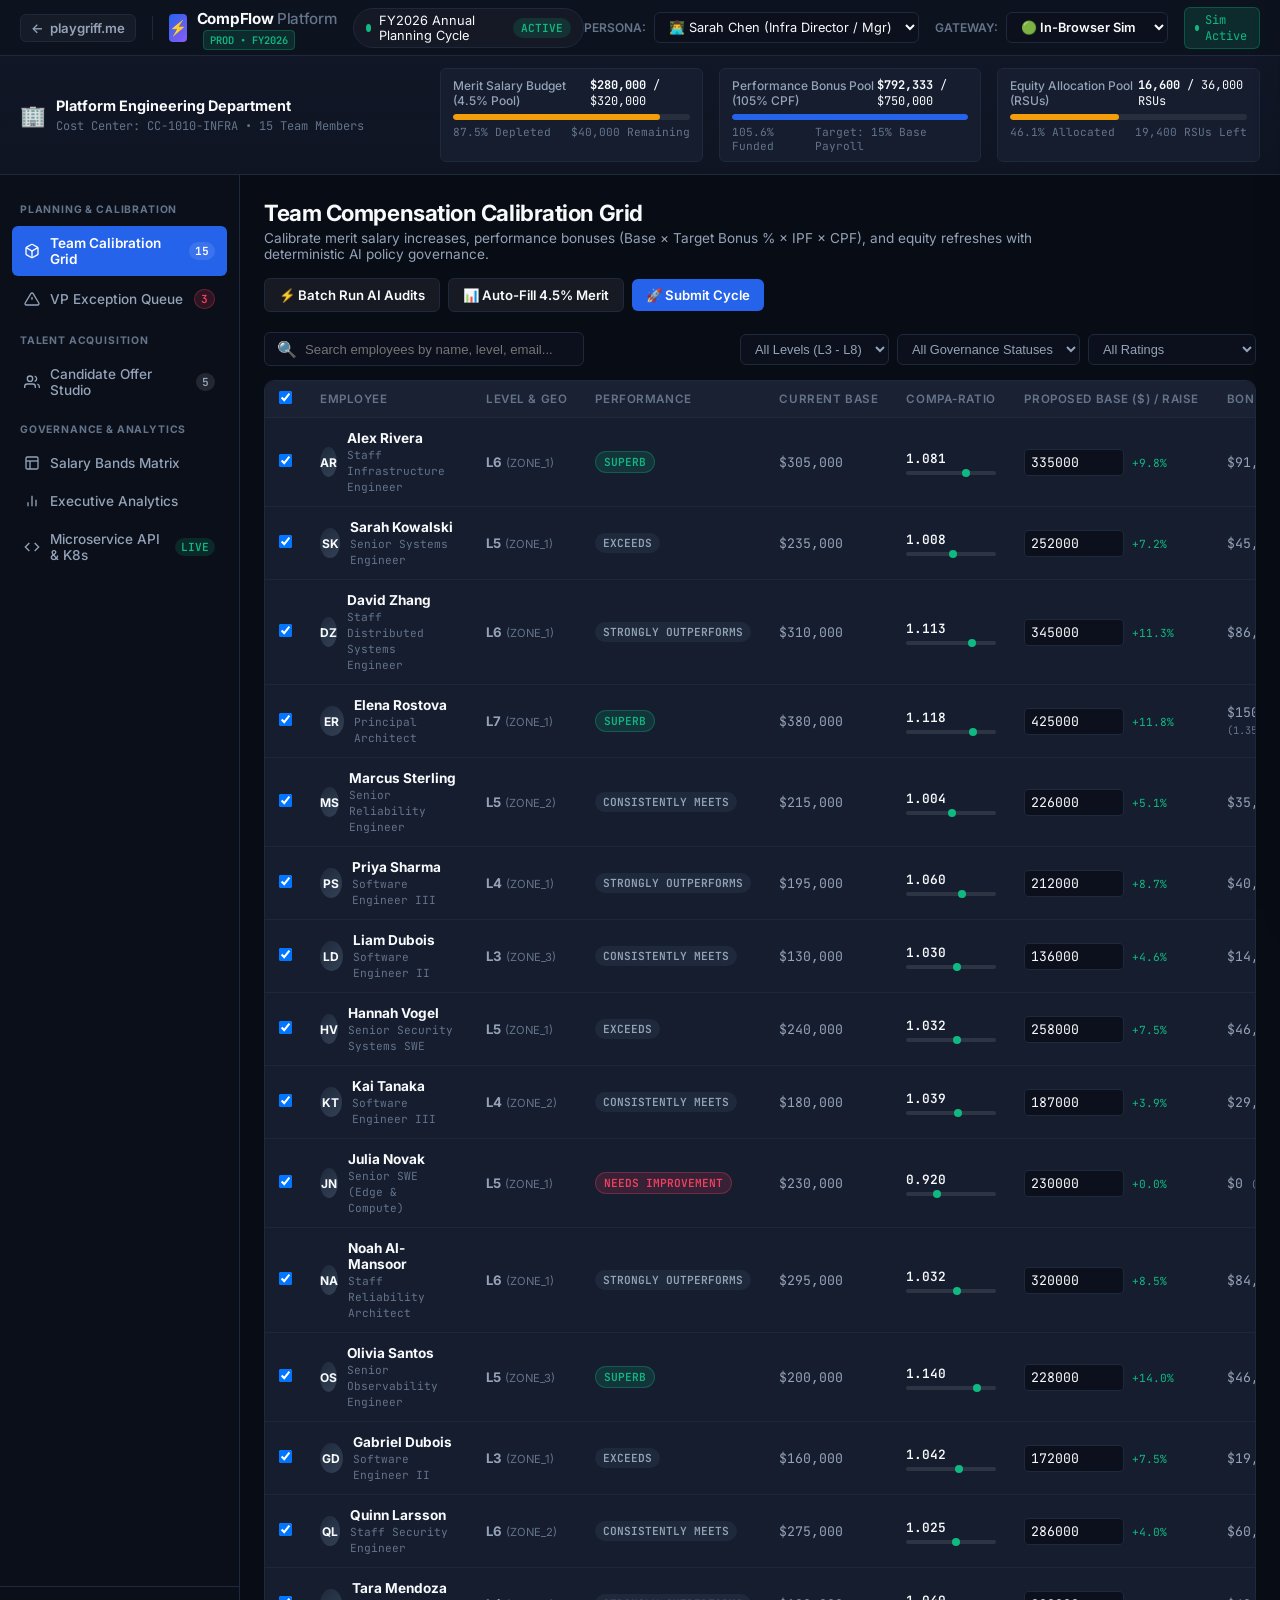
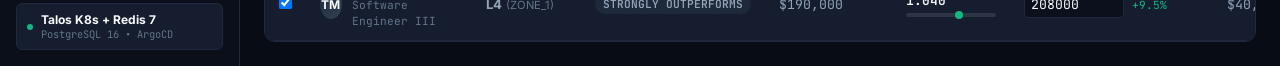
==== compflow/index.html @ e88a9136 "fix(compflow): fix sleep syntax error, standardize GSUs to RSUs, and implement Live K8s API Gateway " ====
<!DOCTYPE html>
<html lang="en">
<head>
  <meta charset="UTF-8">
  <meta name="viewport" content="width=device-width, initial-scale=1.0">
  <title>CompFlow Platform — Enterprise Total Rewards & Calibration Suite</title>
  <meta name="description" content="Enterprise Total Rewards Calibration & Offer Orchestration Platform with deterministic AI audits, multi-tier salary bands, and real-time budget depletion tracking.">
  <link rel="preconnect" href="https://fonts.googleapis.com">
  <link rel="preconnect" href="https://fonts.gstatic.com" crossorigin>
  <link href="https://fonts.googleapis.com/css2?family=Inter:wght@400;500;600;700;800&family=JetBrains+Mono:wght@400;500;600;700&display=swap" rel="stylesheet">
  <link rel="stylesheet" href="style.css?v=20260831v3">
</head>
<body class="enterprise-app">

  <!-- ─── TOP GLOBAL APPLICATION BAR ────────────────────────── -->
  <header class="app-topbar">
    <div class="topbar-left">
      <a href="../" class="back-hub-btn" title="Return to playgriff.me Overview">
        <span class="back-arrow">←</span>
        <span class="back-text">playgriff.me</span>
      </a>
      <div class="brand-divider"></div>
      <div class="app-brand">
        <div class="brand-icon-box">⚡</div>
        <div class="brand-text">
          <span class="brand-name">CompFlow <span class="brand-suite">Platform</span></span>
          <span class="brand-env-pill">PROD • FY2026</span>
        </div>
      </div>
    </div>

    <!-- Cycle Status & Global Search -->
    <div class="topbar-center">
      <div class="cycle-status-badge">
        <span class="status-dot pulse"></span>
        <span class="cycle-title">FY2026 Annual Planning Cycle</span>
        <span class="badge badge-active">ACTIVE</span>
      </div>
    </div>

    <!-- Topbar Right Controls -->
    <div class="topbar-right">
      <!-- Persona Switcher -->
      <div class="persona-selector-container">
        <label for="persona-select" class="persona-label">Persona:</label>
        <select id="persona-select" class="persona-select">
          <option value="HR_ADMIN">👩‍💼 Elena Rostova (HR VP / Admin)</option>
          <option value="PEOPLE_MANAGER" selected>👨‍💻 Sarah Chen (Infra Director / Mgr)</option>
          <option value="RECRUITER">👩‍💼 Jordan Taylor (Lead Recruiter)</option>
          <option value="EXECUTIVE">👨‍💼 David Sterling (VP Engineering)</option>
        </select>
      </div>

      <!-- Live API Gateway Hybrid Mode Switcher -->
      <div class="persona-selector-container">
        <label for="gateway-mode-select" class="persona-label">Gateway:</label>
        <select id="gateway-mode-select" class="persona-select" style="min-width: 140px; font-weight: 600;" title="Switch between In-Browser Simulation and Live Kubernetes Microservice">
          <option value="SIMULATION" selected>🟢 In-Browser Sim</option>
          <option value="LIVE_API">⚡ Live K8s Cluster</option>
        </select>
      </div>

      <div class="api-health-pill" id="global-api-status" role="button" title="Click to test live K8s backend connection" style="cursor: pointer;">
        <span class="health-indicator online" id="global-api-indicator"></span>
        <span class="health-text" id="global-api-text">Sim Active</span>
      </div>
    </div>
  </header>

  <!-- ─── PERSISTENT STICKY BUDGET DEPLETION HEADER ─────────── -->
  <section class="budget-burn-header">
    <div class="budget-envelope-summary">
      <div class="dept-badge">
        <span class="dept-icon">🏢</span>
        <div>
          <strong id="active-dept-name">Platform Engineering Department</strong>
          <span class="dept-meta">Cost Center: CC-1010-INFRA • 15 Team Members</span>
        </div>
      </div>
    </div>

    <div class="budget-metrics-strip">
      <!-- Metric 1: Merit Budget -->
      <div class="budget-gauge-card">
        <div class="gauge-meta">
          <span class="gauge-label">Merit Salary Budget (4.5% Pool)</span>
          <span class="gauge-numbers"><strong id="hdr-merit-spent">$184,500</strong> / <span id="hdr-merit-alloc">$320,000</span></span>
        </div>
        <div class="gauge-bar-bg">
          <div class="gauge-bar-fill fill-emerald" id="hdr-bar-merit" style="width: 57.7%;"></div>
        </div>
        <div class="gauge-footer">
          <span class="gauge-pct" id="hdr-merit-pct">57.7% Depleted</span>
          <span class="gauge-rem" id="hdr-merit-rem">$135,500 Remaining</span>
        </div>
      </div>

      <!-- Metric 2: Bonus Pool -->
      <div class="budget-gauge-card">
        <div class="gauge-meta">
          <span class="gauge-label">Performance Bonus Pool (105% CPF)</span>
          <span class="gauge-numbers"><strong id="hdr-bonus-spent">$252,000</strong> / <span id="hdr-bonus-alloc">$240,000</span></span>
        </div>
        <div class="gauge-bar-bg">
          <div class="gauge-bar-fill fill-blue" id="hdr-bar-bonus" style="width: 100%;"></div>
        </div>
        <div class="gauge-footer">
          <span class="gauge-pct" id="hdr-bonus-pct">105.0% Funded</span>
          <span class="gauge-rem">Target: 15% Base Payroll</span>
        </div>
      </div>

      <!-- Metric 3: Equity Share Ceiling -->
      <div class="budget-gauge-card">
        <div class="gauge-meta">
          <span class="gauge-label">Equity Allocation Pool (RSUs)</span>
          <span class="gauge-numbers"><strong id="hdr-equity-spent">24,600</strong> / <span id="hdr-equity-alloc">36,000 RSUs</span></span>
        </div>
        <div class="gauge-bar-bg">
          <div class="gauge-bar-fill fill-amber" id="hdr-bar-equity" style="width: 68.3%;"></div>
        </div>
        <div class="gauge-footer">
          <span class="gauge-pct" id="hdr-equity-pct">68.3% Allocated</span>
          <span class="gauge-rem" id="hdr-equity-rem">11,400 RSUs Left</span>
        </div>
      </div>
    </div>
  </section>

  <!-- ─── APP BODY LAYOUT: SIDEBAR + MAIN WORKSPACE ─────────── -->
  <div class="app-container">
    
    <!-- Sidebar Navigation -->
    <aside class="app-sidebar">
      <nav class="sidebar-nav">
        <div class="nav-section-title">PLANNING & CALIBRATION</div>
        <a href="#/planning" class="sidebar-link active" data-route="planning" id="nav-link-planning">
          <svg class="nav-svg" width="16" height="16" viewBox="0 0 24 24" fill="none" stroke="currentColor" stroke-width="2"><path d="M21 16V8a2 2 0 0 0-1-1.73l-7-4a2 2 0 0 0-2 0l-7 4A2 2 0 0 0 3 8v8a2 2 0 0 0 1 1.73l7 4a2 2 0 0 0 2 0l7-4A2 2 0 0 0 21 16z"></path><polyline points="3.27 6.96 12 12.01 20.73 6.96"></polyline><line x1="12" y1="22.08" x2="12" y2="12"></line></svg>
          <span class="nav-title">Team Calibration Grid</span>
          <span class="nav-badge" id="badge-team-count">15</span>
        </a>
        <a href="#/exceptions" class="sidebar-link" data-route="exceptions" id="nav-link-exceptions">
          <svg class="nav-svg" width="16" height="16" viewBox="0 0 24 24" fill="none" stroke="currentColor" stroke-width="2"><path d="M10.29 3.86L1.82 18a2 2 0 0 0 1.71 3h16.94a2 2 0 0 0 1.71-3L13.71 3.86a2 2 0 0 0-3.42 0z"></path><line x1="12" y1="9" x2="12" y2="13"></line><line x1="12" y1="17" x2="12.01" y2="17"></line></svg>
          <span class="nav-title">VP Exception Queue</span>
          <span class="nav-badge badge-warn-count" id="badge-exception-count">3</span>
        </a>

        <div class="nav-section-title">TALENT ACQUISITION</div>
        <a href="#/offers" class="sidebar-link" data-route="offers" id="nav-link-offers">
          <svg class="nav-svg" width="16" height="16" viewBox="0 0 24 24" fill="none" stroke="currentColor" stroke-width="2"><path d="M17 21v-2a4 4 0 0 0-4-4H5a4 4 0 0 0-4 4v2"></path><circle cx="9" cy="7" r="4"></circle><path d="M23 21v-2a4 4 0 0 0-3-3.87"></path><path d="M16 3.13a4 4 0 0 1 0 7.75"></path></svg>
          <span class="nav-title">Candidate Offer Studio</span>
          <span class="nav-badge" id="badge-offers-count">5</span>
        </a>

        <div class="nav-section-title">GOVERNANCE & ANALYTICS</div>
        <a href="#/matrix" class="sidebar-link" data-route="matrix" id="nav-link-matrix">
          <svg class="nav-svg" width="16" height="16" viewBox="0 0 24 24" fill="none" stroke="currentColor" stroke-width="2"><rect x="3" y="3" width="18" height="18" rx="2" ry="2"></rect><line x1="3" y1="9" x2="21" y2="9"></line><line x1="9" y1="21" x2="9" y2="9"></line></svg>
          <span class="nav-title">Salary Bands Matrix</span>
        </a>
        <a href="#/analytics" class="sidebar-link" data-route="analytics" id="nav-link-analytics">
          <svg class="nav-svg" width="16" height="16" viewBox="0 0 24 24" fill="none" stroke="currentColor" stroke-width="2"><line x1="18" y1="20" x2="18" y2="10"></line><line x1="12" y1="20" x2="12" y2="4"></line><line x1="6" y1="20" x2="6" y2="14"></line></svg>
          <span class="nav-title">Executive Analytics</span>
        </a>
        <a href="#/api" class="sidebar-link" data-route="api" id="nav-link-api">
          <svg class="nav-svg" width="16" height="16" viewBox="0 0 24 24" fill="none" stroke="currentColor" stroke-width="2"><polyline points="16 18 22 12 16 6"></polyline><polyline points="8 6 2 12 8 18"></polyline></svg>
          <span class="nav-title">Microservice API & K8s</span>
          <span class="nav-badge badge-green">LIVE</span>
        </a>
      </nav>

      <!-- Sidebar Footer System Info -->
      <div class="sidebar-footer">
        <div class="infra-pill">
          <span class="infra-dot"></span>
          <div class="infra-text">
            <strong>Talos K8s + Redis 7</strong>
            <span>PostgreSQL 16 • ArgoCD</span>
          </div>
        </div>
      </div>
    </aside>

    <!-- Main Workspace Container -->
    <main class="workspace-main" id="workspace-container">

      <!-- ================================================================= -->
      <!-- VIEW 1: TEAM CALIBRATION SPREADSHEET GRID (#/planning)          -->
      <!-- ================================================================= -->
      <section class="workspace-view active" id="view-planning">
        <div class="view-header">
          <div>
            <h1 class="view-title">Team Compensation Calibration Grid</h1>
            <p class="view-subtitle">Calibrate merit salary increases, performance bonuses (Base × Target Bonus % × IPF × CPF), and equity refreshes with deterministic AI policy governance.</p>
          </div>
          <div class="view-actions">
            <button class="btn btn-secondary" id="btn-batch-audit">⚡ Batch Run AI Audits</button>
            <button class="btn btn-secondary" id="btn-apply-baseline">📊 Auto-Fill 4.5% Merit</button>
            <button class="btn btn-primary" id="btn-submit-calibration">🚀 Submit Cycle</button>
          </div>
        </div>

        <!-- Filter & Search Toolbar -->
        <div class="table-toolbar">
          <div class="search-box">
            <span class="search-icon">🔍</span>
            <input type="text" id="roster-search" class="search-input" placeholder="Search employees by name, level, email...">
          </div>
          <div class="toolbar-filters">
            <select id="filter-level" class="filter-select">
              <option value="ALL">All Levels (L3 - L8)</option>
              <option value="L3">L3 (SWE II)</option>
              <option value="L4">L4 (SWE III)</option>
              <option value="L5">L5 (Senior SWE)</option>
              <option value="L6">L6 (Staff SWE)</option>
              <option value="L7">L7 (Principal)</option>
            </select>
            <select id="filter-status" class="filter-select">
              <option value="ALL">All Governance Statuses</option>
              <option value="DRAFT">Draft</option>
              <option value="AUTO_APPROVED">Auto-Approved</option>
              <option value="VP_EXCEPTION_REQUIRED">VP Exception Required</option>
              <option value="REJECTED">Rejected</option>
            </select>
            <select id="filter-rating" class="filter-select">
              <option value="ALL">All Ratings</option>
              <option value="SUPERB">Superb (Top 5%)</option>
              <option value="STRONGLY_OUTPERFORMS">Strongly Outperforms</option>
              <option value="EXCEEDS">Exceeds Expectations</option>
              <option value="CONSISTENTLY_MEETS">Consistently Meets</option>
              <option value="NEEDS_IMPROVEMENT">Needs Improvement</option>
            </select>
          </div>
        </div>

        <!-- High-Density Calibration Table -->
        <div class="table-container">
          <table class="calibration-table" id="calibration-table">
            <thead>
              <tr>
                <th class="th-chk"><input type="checkbox" id="chk-select-all" checked></th>
                <th>Employee</th>
                <th>Level & Geo</th>
                <th>Performance</th>
                <th>Current Base</th>
                <th>Compa-Ratio</th>
                <th>Proposed Base ($) / Raise</th>
                <th>Bonus (IPF/CPF)</th>
                <th>Equity Refresh</th>
                <th>Governance Status</th>
                <th>Audit Action</th>
              </tr>
            </thead>
            <tbody id="calibration-tbody">
              <!-- Dynamically populated by app.js -->
            </tbody>
          </table>
        </div>
      </section>

      <!-- ================================================================= -->
      <!-- VIEW 2: CANDIDATE OFFER STUDIO & PIPELINE (#/offers)            -->
      <!-- ================================================================= -->
      <section class="workspace-view" id="view-offers">
        <div class="view-header">
          <div>
            <h1 class="view-title">Candidate Offer Studio & Pipeline</h1>
            <p class="view-subtitle">Model compensation packages for candidate new hires, enforce salary band ceilings & sign-on caps ($50,000 threshold), and execute offer approval lifecycles.</p>
          </div>
          <div class="view-actions">
            <button class="btn btn-primary" id="btn-open-offer-builder">➕ New Candidate Offer</button>
          </div>
        </div>

        <!-- Kanban / Table Dual Mode View -->
        <div class="offer-pipeline-board" id="offer-pipeline-board">
          <!-- Column 1: Drafts -->
          <div class="pipeline-col" id="col-offer-draft">
            <div class="col-header">
              <span class="col-title">Draft Proposals</span>
              <span class="col-count" id="count-offer-draft">1</span>
            </div>
            <div class="card-list" id="list-offer-draft"></div>
          </div>

          <!-- Column 2: Audit Pending -->
          <div class="pipeline-col" id="col-offer-audit">
            <div class="col-header">
              <span class="col-title">AI Policy Audited</span>
              <span class="col-count" id="count-offer-audit">1</span>
            </div>
            <div class="card-list" id="list-offer-audit"></div>
          </div>

          <!-- Column 3: VP Exception Required -->
          <div class="pipeline-col col-warning" id="col-offer-vp">
            <div class="col-header">
              <span class="col-title">VP Exception Required</span>
              <span class="col-count" id="count-offer-vp">1</span>
            </div>
            <div class="card-list" id="list-offer-vp"></div>
          </div>

          <!-- Column 4: Approved / Extended -->
          <div class="pipeline-col col-success" id="col-offer-approved">
            <div class="col-header">
              <span class="col-title">Approved & Extended</span>
              <span class="col-count" id="count-offer-approved">1</span>
            </div>
            <div class="card-list" id="list-offer-approved"></div>
          </div>

          <!-- Column 5: Accepted -->
          <div class="pipeline-col col-emerald" id="col-offer-accepted">
            <div class="col-header">
              <span class="col-title">Accepted Offers</span>
              <span class="col-count" id="count-offer-accepted">1</span>
            </div>
            <div class="card-list" id="list-offer-accepted"></div>
          </div>
        </div>
      </section>

      <!-- ================================================================= -->
      <!-- VIEW 3: VP CALIBRATION COMMITTEE EXCEPTION QUEUE (#/exceptions) -->
      <!-- ================================================================= -->
      <section class="workspace-view" id="view-exceptions">
        <div class="view-header">
          <div>
            <h1 class="view-title">VP Calibration Committee Exception Triage</h1>
            <p class="view-subtitle">Executive decision queue for compensation reviews and candidate offers that breach standard guidelines (e.g. Compa-Ratio &gt; 1.20, Sign-on &gt; $50k, Equity &gt; 1.5x cap).</p>
          </div>
          <div class="view-actions">
            <button class="btn btn-success" id="btn-batch-approve-vp">✍️ Approve All Exceptions (3)</button>
          </div>
        </div>

        <div class="exceptions-grid" id="exceptions-grid">
          <!-- Dynamically populated exception cards -->
        </div>
      </section>

      <!-- ================================================================= -->
      <!-- VIEW 4: SALARY BAND & BENCHMARK MATRIX (#/matrix)               -->
      <!-- ================================================================= -->
      <section class="workspace-view" id="view-matrix">
        <div class="view-header">
          <div>
            <h1 class="view-title">Enterprise Salary Bands &amp; Market Benchmark Matrix</h1>
            <p class="view-subtitle">Explore verified compensation bands across job levels (L3 to L8) with 5-tier percentiles (P10–P90) sourced from US DOL (H-1B/LCA) and BLS OEWS datasets.</p>
          </div>
          <div class="view-actions">
            <div class="benchmark-provenance-pill">
              <span>🏛️ DOL OFLC + BLS OEWS • Radford P1–P6 • 4.0% Aged</span>
            </div>
            <div class="geo-tab-group">
              <button class="geo-tab-btn active" data-geo="US_ZONE_1">Zone 1 (SF / NYC - 100%)</button>
              <button class="geo-tab-btn" data-geo="US_ZONE_2">Zone 2 (Seattle / Austin - 90%)</button>
              <button class="geo-tab-btn" data-geo="US_ZONE_3">Zone 3 (Remote / National - 80%)</button>
            </div>
          </div>
        </div>

        <div class="matrix-cards-grid" id="matrix-cards-grid">
          <!-- Rendered dynamically -->
        </div>
      </section>

      <!-- ================================================================= -->
      <!-- VIEW 5: EXECUTIVE ANALYTICS & PAY PARITY (#/analytics)          -->
      <!-- ================================================================= -->
      <section class="workspace-view" id="view-analytics">
        <div class="view-header">
          <div>
            <h1 class="view-title">Executive Analytics & Pay Parity Visualizer</h1>
            <p class="view-subtitle">Live distribution curves, compa-ratio alignment against benchmark midpoints, and merit increase velocity by performance rating.</p>
          </div>
        </div>

        <div class="analytics-dashboard-grid">
          <!-- Chart 1: Compa-Ratio Distribution -->
          <div class="chart-card">
            <div class="chart-header">
              <h3>📈 Compa-Ratio Distribution Curve (Team Parity)</h3>
              <span class="badge badge-neutral">Benchmark Midpoint = 1.000</span>
            </div>
            <div class="chart-body">
              <canvas id="compa-dist-canvas" width="560" height="240"></canvas>
            </div>
            <div class="chart-footer">
              <div class="stat-item"><span>Target Midpoint:</span> <strong>1.000</strong></div>
              <div class="stat-item"><span>Team Average:</span> <strong id="val-avg-compa">0.992</strong></div>
              <div class="stat-item"><span>Spread:</span> <strong>0.880 – 1.140</strong></div>
            </div>
          </div>

          <!-- Chart 2: Merit Raise by Rating -->
          <div class="chart-card">
            <div class="chart-header">
              <h3>🎯 Merit Raise % by Performance Rating</h3>
              <span class="badge badge-neutral">Pay-for-Performance Calibration</span>
            </div>
            <div class="rating-dist-bars">
              <div class="rating-bar-row">
                <div class="rating-name">Superb (Top 5%)</div>
                <div class="rating-meter"><div class="rating-fill fill-emerald" style="width: 85%;"></div></div>
                <div class="rating-val">+12.5% avg</div>
              </div>
              <div class="rating-bar-row">
                <div class="rating-name">Strongly Outperforms</div>
                <div class="rating-meter"><div class="rating-fill fill-blue" style="width: 65%;"></div></div>
                <div class="rating-val">+9.0% avg</div>
              </div>
              <div class="rating-bar-row">
                <div class="rating-name">Exceeds Expectations</div>
                <div class="rating-meter"><div class="rating-fill fill-blue" style="width: 48%;"></div></div>
                <div class="rating-val">+6.5% avg</div>
              </div>
              <div class="rating-bar-row">
                <div class="rating-name">Consistently Meets</div>
                <div class="rating-meter"><div class="rating-fill fill-amber" style="width: 32%;"></div></div>
                <div class="rating-val">+4.0% avg</div>
              </div>
              <div class="rating-bar-row">
                <div class="rating-name">Needs Improvement</div>
                <div class="rating-meter"><div class="rating-fill fill-rose" style="width: 0%;"></div></div>
                <div class="rating-val">+0.0% (Cap)</div>
              </div>
            </div>
          </div>
        </div>
      </section>

      <!-- ================================================================= -->
      <!-- VIEW 6: MICROSERVICE API & OBSERVABILITY (#/api)                 -->
      <!-- ================================================================= -->
      <section class="workspace-view" id="view-api">
        <div class="view-header">
          <div>
            <h1 class="view-title">CompFlow Microservice Architecture & REST API Explorer</h1>
            <p class="view-subtitle">Live asynchronous FastAPI 0.115 service on Talos Kubernetes, PostgreSQL 16 state storage, Redis 7 LRU caching, and Prometheus telemetry metrics.</p>
          </div>
          <div class="view-actions">
            <button class="btn btn-secondary" id="btn-ping-api">⚡ Run Health Ping</button>
          </div>
        </div>

        <div class="api-architecture-grid">
          <!-- Architecture Diagram Card -->
          <div class="card arch-card">
            <div class="card-header">
              <h3>🏛️ Distributed Microservice Architecture</h3>
              <span class="badge badge-success">Bare-Metal Talos K8s</span>
            </div>
            <div class="arch-flow">
              <div class="arch-node">
                <span class="arch-icon">🌐</span>
                <strong>playgriff.me / UI</strong>
                <span>TypeScript / JS SPA</span>
              </div>
              <div class="arch-connector">→</div>
              <div class="arch-node">
                <span class="arch-icon">🛡️</span>
                <strong>Ingress-NGINX</strong>
                <span>TLS Cert-Manager</span>
              </div>
              <div class="arch-connector">→</div>
              <div class="arch-node arch-highlight">
                <span class="arch-icon">⚡</span>
                <strong>CompFlow FastAPI</strong>
                <span>ReAct Calibration Core</span>
              </div>
              <div class="arch-connector">→</div>
              <div class="arch-dual-node">
                <div class="arch-subnode">
                  <span class="arch-icon">🐘</span>
                  <strong>PostgreSQL 16</strong>
                  <span>StatefulSet + Alembic</span>
                </div>
                <div class="arch-subnode">
                  <span class="arch-icon">⚡</span>
                  <strong>Redis 7</strong>
                  <span>Atomic Burn Counters</span>
                </div>
              </div>
            </div>
          </div>

          <!-- Live REST Endpoints -->
          <div class="card">
            <div class="card-header">
              <h3>📡 Interactive REST Endpoints (`/api/v1`)</h3>
              <span class="badge badge-neutral">JWT Bearer &amp; RBAC</span>
            </div>
            <div class="endpoint-list">
              <div class="endpoint-row">
                <div class="ep-left">
                  <span class="method-badge post">POST</span>
                  <code>/api/v1/auth/login</code>
                </div>
                <button class="btn btn-xs btn-outline test-ep-btn" data-ep="login">Test Token</button>
              </div>
              <div class="endpoint-row">
                <div class="ep-left">
                  <span class="method-badge get">GET</span>
                  <code>/api/v1/bands?geo=US_ZONE_1</code>
                </div>
                <button class="btn btn-xs btn-outline test-ep-btn" data-ep="bands">Fetch Bands</button>
              </div>
              <div class="endpoint-row">
                <div class="ep-left">
                  <span class="method-badge get">GET</span>
                  <code>/api/v1/benchmarks/lookup?level=L5&amp;geo=US_ZONE_1</code>
                </div>
                <button class="btn btn-xs btn-outline test-ep-btn" data-ep="benchmarks">Lookup Benchmark</button>
              </div>
              <div class="endpoint-row">
                <div class="ep-left">
                  <span class="method-badge post">POST</span>
                  <code>/api/v1/benchmarks/compare</code>
                </div>
                <button class="btn btn-xs btn-outline test-ep-btn" data-ep="compare">Compare Market</button>
              </div>
              <div class="endpoint-row">
                <div class="ep-left">
                  <span class="method-badge post">POST</span>
                  <code>/api/v1/cycles/{id}/proposals</code>
                </div>
                <button class="btn btn-xs btn-outline test-ep-btn" data-ep="proposals">Inspect Schema</button>
              </div>
              <div class="endpoint-row">
                <div class="ep-left">
                  <span class="method-badge post">POST</span>
                  <code>/api/v1/proposals/{id}/audit</code>
                </div>
                <button class="btn btn-xs btn-outline test-ep-btn" data-ep="audit">Run Agent Audit</button>
              </div>
              <div class="endpoint-row">
                <div class="ep-left">
                  <span class="method-badge get">GET</span>
                  <code>/metrics</code>
                </div>
                <button class="btn btn-xs btn-outline test-ep-btn" data-ep="metrics">View Prometheus</button>
              </div>
            </div>
            <div class="ep-response-box" id="ep-response-box">
              <div class="ep-res-header">API Output Log</div>
              <pre id="ep-res-code">// Click a test button above to execute endpoint query</pre>
            </div>
          </div>
        </div>
      </section>

    </main>
  </div>

  <!-- ─── SLIDE-OUT CALIBRATION DETAIL DRAWER ────────────────── -->
  <div class="drawer-overlay" id="drawer-overlay"></div>
  <aside class="calibration-drawer" id="calibration-drawer">
    <div class="drawer-header">
      <div>
        <h2 class="drawer-title" id="drawer-emp-name">Employee Profile</h2>
        <span class="drawer-subtitle" id="drawer-emp-role">L5 Senior SWE • Infrastructure</span>
      </div>
      <button class="drawer-close-btn" id="btn-close-drawer">✕</button>
    </div>

    <div class="drawer-body">
      <!-- Compensation Positioning Bar -->
      <div class="drawer-section">
        <label class="section-label">SALARY BAND POSITIONING</label>
        <div class="band-range-box">
          <div class="range-labels">
            <span id="drw-band-min">$210k (Min)</span>
            <span id="drw-band-mid">$250k (Midpoint)</span>
            <span id="drw-band-max">$290k (Max)</span>
          </div>
          <div class="band-track">
            <div class="band-marker" id="drw-band-marker" style="left: 60%;"></div>
          </div>
          <div class="range-footer">
            <span>Internal Compa-Ratio: <strong id="drw-compa-val">0.980</strong></span>
            <span id="drw-compa-tag" class="badge badge-success">In Band</span>
          </div>
        </div>
      </div>

      <!-- Market Benchmark Comparison Card (DOL & BLS) -->
      <div class="drawer-section">
        <label class="section-label">MARKET BENCHMARK ALIGNMENT (DOL &amp; BLS)</label>
        <div class="market-benchmark-card">
          <div class="market-meta-row">
            <span class="market-source-tag">🏛️ US DOL / BLS OEWS • 2026 Aged</span>
            <span class="badge badge-neutral" id="drw-market-percentile-badge">74th Percentile</span>
          </div>
          <div class="market-percentile-track">
            <div class="pct-bar-bg"></div>
            <div class="pct-bar-fill" id="drw-market-bar-fill" style="width: 74%;"></div>
            <div class="pct-marker" id="drw-market-marker" style="left: 74%;"></div>
          </div>
          <div class="market-percentile-ticks">
            <span>P10: <strong id="drw-market-p10">$205k</strong></span>
            <span>P50 (Median): <strong id="drw-market-p50">$255k</strong></span>
            <span>P90: <strong id="drw-market-p90">$305k</strong></span>
          </div>
          <div class="market-penetration-footer">
            <span>Range Penetration: <strong id="drw-market-penetration">62.5%</strong></span>
            <span>Market Compa: <strong id="drw-market-compa">1.020</strong></span>
          </div>
        </div>
      </div>

      <!-- Quick Edit Controls -->
      <div class="drawer-section">
        <label class="section-label">PROPOSED ADJUSTMENTS</label>
        <div class="form-row">
          <div class="form-group">
            <label for="drw-input-base">Proposed Base Salary ($)</label>
            <input type="number" id="drw-input-base" class="form-control" step="2500">
          </div>
          <div class="form-group">
            <label for="drw-input-rating">Performance Rating</label>
            <select id="drw-input-rating" class="form-control">
              <option value="SUPERB">Superb</option>
              <option value="STRONGLY_OUTPERFORMS">Strongly Outperforms</option>
              <option value="EXCEEDS">Exceeds</option>
              <option value="CONSISTENTLY_MEETS">Consistently Meets</option>
              <option value="NEEDS_IMPROVEMENT">Needs Improvement</option>
            </select>
          </div>
        </div>

        <div class="form-row">
          <div class="form-group">
            <label for="drw-input-ipf">Individual Perf Factor (IPF)</label>
            <input type="number" id="drw-input-ipf" class="form-control" step="0.05" min="0.0" max="2.0">
          </div>
          <div class="form-group">
            <label for="drw-input-equity">Equity Refresh (RSUs)</label>
            <input type="number" id="drw-input-equity" class="form-control" step="50">
          </div>
        </div>

        <div class="form-group">
          <label for="drw-input-notes">Manager Justification Notes</label>
          <textarea id="drw-input-notes" class="form-control" rows="3" placeholder="Explain rationale for raises above baseline or promotions..."></textarea>
        </div>
      </div>

      <!-- Live ReAct Audit Log in Drawer -->
      <div class="drawer-section">
        <label class="section-label">AGENTIC COMPLIANCE AUDIT TRACE</label>
        <div class="drawer-audit-log" id="drw-audit-log">
          <!-- Filled by app.js -->
        </div>
      </div>
    </div>

    <div class="drawer-footer">
      <button class="btn btn-secondary" id="drw-btn-audit">⚡ Run Agent Audit</button>
      <button class="btn btn-primary" id="drw-btn-save">💾 Save Proposal</button>
    </div>
  </aside>

  <!-- ─── CANDIDATE OFFER MODAL ─────────────────────────────── -->
  <div class="modal-overlay" id="offer-modal-overlay"></div>
  <div class="offer-modal" id="offer-modal">
    <div class="modal-header">
      <h3>🤝 Model Candidate Offer Package</h3>
      <button class="modal-close-btn" id="btn-close-offer-modal">✕</button>
    </div>
    <form id="modal-offer-form">
      <div class="modal-body">
        <div class="form-row">
          <div class="form-group">
            <label for="m-candidate-name">Candidate Full Name</label>
            <input type="text" id="m-candidate-name" class="form-control" value="Alex Rivera" required>
          </div>
          <div class="form-group">
            <label for="m-candidate-email">Candidate Email</label>
            <input type="email" id="m-candidate-email" class="form-control" value="alex.rivera@gmail.com" required>
          </div>
        </div>

        <div class="form-row">
          <div class="form-group">
            <label for="m-job-level">Job Level</label>
            <select id="m-job-level" class="form-control">
              <option value="L3">L3 (Software Engineer II)</option>
              <option value="L4">L4 (Software Engineer III)</option>
              <option value="L5" selected>L5 (Senior Software Engineer)</option>
              <option value="L6">L6 (Staff Software Engineer)</option>
              <option value="L7">L7 (Senior Staff SWE)</option>
              <option value="L8">L8 (Principal SWE)</option>
            </select>
          </div>
          <div class="form-group">
            <label for="m-geo-tier">Location Tier</label>
            <select id="m-geo-tier" class="form-control">
              <option value="US_ZONE_1" selected>US Zone 1 (SF/NYC - 100%)</option>
              <option value="US_ZONE_2">US Zone 2 (Seattle/Austin - 90%)</option>
              <option value="US_ZONE_3">US Zone 3 (Remote/National - 80%)</option>
            </select>
          </div>
        </div>

        <div class="form-row">
          <div class="form-group">
            <label for="m-proposed-base">Proposed Base Salary ($)</label>
            <input type="number" id="m-proposed-base" class="form-control" value="240000" step="5000">
          </div>
          <div class="form-group">
            <label for="m-signon-bonus">Sign-on Bonus ($)</label>
            <input type="number" id="m-signon-bonus" class="form-control" value="35000" step="5000">
            <span class="field-hint">&gt;$50k requires Executive VP Approval</span>
          </div>
        </div>

        <div class="form-group">
          <label for="m-equity-rsus">New Hire Equity Grant (RSUs)</label>
          <input type="number" id="m-equity-rsus" class="form-control" value="1000" step="50">
        </div>

        <!-- Real-time compensation summary pills -->
        <div class="modal-comp-summary">
          <div class="summary-pill">Target Bonus (15%): <strong id="m-calc-bonus">$36,000</strong></div>
          <div class="summary-pill">Total Target Cash: <strong id="m-calc-ttc">$276,000</strong></div>
          <div class="summary-pill">First-Year Direct Comp: <strong id="m-calc-y1tc">$311,000</strong></div>
        </div>

        <!-- Real-time Candidate Acceptance Win-Rate Predictor -->
        <div class="modal-market-winrate">
          <div class="winrate-header">
            <span>🎯 Predicted Acceptance Rate:</span>
            <strong id="m-calc-winrate" class="winrate-val">82% Win-Rate Probability</strong>
          </div>
          <div class="winrate-bar-track">
            <div class="winrate-bar-fill" id="m-winrate-fill" style="width: 82%;"></div>
          </div>
          <div class="winrate-meta">Based on candidate compensation placement at <span id="m-calc-pct">74th</span> market percentile (US DOL &amp; BLS baseline).</div>
        </div>
      </div>
      <div class="modal-footer">
        <button type="button" class="btn btn-secondary" id="btn-cancel-modal">Cancel</button>
        <button type="submit" class="btn btn-primary" id="btn-save-modal-offer">⚡ Audit & Create Offer</button>
      </div>
    </form>
  </div>

  <script src="app.js?v=20260902v1"></script>
</body>
</html>
---- compflow/style.css ----
/* =========================================================================
   CompFlow Platform — Enterprise Design System & B2B SaaS Styling
   Author: Pedro (@pedrogriff)
   ========================================================================= */

:root {
  --bg-app: #080c14;
  --bg-topbar: #0d121f;
  --bg-sidebar: #0a0f1a;
  --bg-surface: #111726;
  --bg-card: #151d2f;
  --bg-card-hover: #1c263c;
  --bg-input: #0b101c;
  --bg-drawer: #0f1523;

  --border-subtle: #1e293b;
  --border-medium: #334155;
  --border-active: #3b82f6;

  --text-primary: #f8fafc;
  --text-secondary: #94a3b8;
  --text-muted: #64748b;

  --accent-blue: #2563eb;
  --accent-blue-hover: #1d4ed8;
  --accent-blue-subtle: rgba(37, 99, 235, 0.15);

  --accent-emerald: #10b981;
  --accent-emerald-subtle: rgba(16, 185, 129, 0.15);

  --accent-amber: #f59e0b;
  --accent-amber-subtle: rgba(245, 158, 11, 0.15);

  --accent-rose: #f43f5e;
  --accent-rose-subtle: rgba(244, 63, 94, 0.15);

  --accent-purple: #8b5cf6;

  --font-sans: 'Inter', -apple-system, BlinkMacSystemFont, 'Segoe UI', Roboto, sans-serif;
  --font-mono: 'JetBrains Mono', monospace;

  --radius-xs: 4px;
  --radius-sm: 6px;
  --radius-md: 10px;
  --radius-lg: 16px;

  --shadow-sm: 0 1px 3px rgba(0, 0, 0, 0.3);
  --shadow-md: 0 4px 14px rgba(0, 0, 0, 0.4);
  --shadow-lg: 0 10px 30px rgba(0, 0, 0, 0.6);
}

* {
  box-sizing: border-box;
  margin: 0;
  padding: 0;
}

body.enterprise-app {
  font-family: var(--font-sans);
  background-color: var(--bg-app);
  color: var(--text-primary);
  min-height: 100vh;
  display: flex;
  flex-direction: column;
  overflow-x: hidden;
  -webkit-font-smoothing: antialiased;
}

/* ─── TOP GLOBAL APPLICATION BAR ──────────────────────────── */
.app-topbar {
  background-color: var(--bg-topbar);
  border-bottom: 1px solid var(--border-subtle);
  height: 56px;
  padding: 0 20px;
  display: flex;
  align-items: center;
  justify-content: space-between;
  position: sticky;
  top: 0;
  z-index: 100;
}

.topbar-left {
  display: flex;
  align-items: center;
  gap: 16px;
}

.back-hub-btn {
  display: flex;
  align-items: center;
  gap: 6px;
  color: var(--text-secondary);
  text-decoration: none;
  font-size: 0.825rem;
  font-weight: 600;
  padding: 5px 10px;
  border-radius: var(--radius-sm);
  background-color: rgba(255, 255, 255, 0.04);
  border: 1px solid var(--border-subtle);
  transition: all 0.15s ease;
}

.back-hub-btn:hover {
  color: var(--text-primary);
  background-color: rgba(255, 255, 255, 0.08);
  border-color: var(--border-medium);
}

.brand-divider {
  width: 1px;
  height: 24px;
  background-color: var(--border-subtle);
}

.app-brand {
  display: flex;
  align-items: center;
  gap: 10px;
}

.brand-icon-box {
  width: 28px;
  height: 28px;
  background: linear-gradient(135deg, #2563eb, #8b5cf6);
  border-radius: var(--radius-xs);
  display: flex;
  align-items: center;
  justify-content: center;
  font-size: 0.9rem;
}

.brand-name {
  font-size: 0.95rem;
  font-weight: 700;
  letter-spacing: -0.02em;
  color: var(--text-primary);
}

.brand-suite {
  color: var(--text-muted);
  font-weight: 500;
}

.brand-env-pill {
  font-family: var(--font-mono);
  font-size: 0.65rem;
  font-weight: 600;
  color: var(--accent-emerald);
  background-color: var(--accent-emerald-subtle);
  border: 1px solid rgba(16, 185, 129, 0.3);
  padding: 2px 6px;
  border-radius: var(--radius-xs);
  margin-left: 6px;
}

.cycle-status-badge {
  display: flex;
  align-items: center;
  gap: 8px;
  background-color: rgba(255, 255, 255, 0.03);
  border: 1px solid var(--border-subtle);
  padding: 4px 12px;
  border-radius: 9999px;
  font-size: 0.8rem;
}

.status-dot {
  width: 8px;
  height: 8px;
  border-radius: 50%;
  background-color: var(--accent-emerald);
}

.status-dot.pulse {
  box-shadow: 0 0 0 0 rgba(16, 185, 129, 0.7);
  animation: pulse-green 2s infinite;
}

@keyframes pulse-green {
  0% { transform: scale(0.95); box-shadow: 0 0 0 0 rgba(16, 185, 129, 0.7); }
  70% { transform: scale(1); box-shadow: 0 0 0 6px rgba(16, 185, 129, 0); }
  100% { transform: scale(0.95); box-shadow: 0 0 0 0 rgba(16, 185, 129, 0); }
}

.topbar-right {
  display: flex;
  align-items: center;
  gap: 16px;
}

.persona-selector-container {
  display: flex;
  align-items: center;
  gap: 8px;
}

.persona-label {
  font-size: 0.75rem;
  color: var(--text-muted);
  font-weight: 600;
  text-transform: uppercase;
}

.persona-select {
  background-color: var(--bg-input);
  border: 1px solid var(--border-subtle);
  color: var(--text-primary);
  font-size: 0.8rem;
  font-family: var(--font-sans);
  padding: 6px 10px;
  border-radius: var(--radius-sm);
  outline: none;
  cursor: pointer;
}

.persona-select:focus {
  border-color: var(--border-active);
}

.api-health-pill {
  display: flex;
  align-items: center;
  gap: 6px;
  font-size: 0.75rem;
  font-family: var(--font-mono);
  color: var(--accent-emerald);
  background-color: var(--accent-emerald-subtle);
  border: 1px solid rgba(16, 185, 129, 0.3);
  padding: 4px 10px;
  border-radius: var(--radius-sm);
}

.health-indicator.online {
  width: 6px;
  height: 6px;
  border-radius: 50%;
  background-color: var(--accent-emerald);
}

/* ─── PERSISTENT STICKY BUDGET DEPLETION HEADER ───────────── */
.budget-burn-header {
  background: linear-gradient(180deg, var(--bg-surface) 0%, rgba(17, 23, 38, 0.85) 100%);
  border-bottom: 1px solid var(--border-subtle);
  padding: 12px 20px;
  display: flex;
  align-items: center;
  justify-content: space-between;
  flex-wrap: wrap;
  gap: 16px;
  position: sticky;
  top: 56px;
  z-index: 90;
  backdrop-filter: blur(12px);
}

.dept-badge {
  display: flex;
  align-items: center;
  gap: 10px;
}

.dept-icon {
  font-size: 1.3rem;
}

.dept-badge strong {
  display: block;
  font-size: 0.9rem;
  color: var(--text-primary);
}

.dept-meta {
  font-size: 0.75rem;
  color: var(--text-muted);
  font-family: var(--font-mono);
}

.budget-metrics-strip {
  display: flex;
  gap: 16px;
  flex: 1;
  max-width: 820px;
}

.budget-gauge-card {
  flex: 1;
  background-color: var(--bg-card);
  border: 1px solid var(--border-subtle);
  padding: 8px 12px;
  border-radius: var(--radius-sm);
  display: flex;
  flex-direction: column;
  gap: 5px;
}

.gauge-meta {
  display: flex;
  justify-content: space-between;
  align-items: center;
  font-size: 0.75rem;
}

.gauge-label {
  color: var(--text-secondary);
  font-weight: 500;
}

.gauge-numbers {
  font-family: var(--font-mono);
  font-size: 0.75rem;
}

.gauge-numbers strong {
  color: var(--text-primary);
}

.gauge-bar-bg {
  height: 6px;
  background-color: rgba(255, 255, 255, 0.08);
  border-radius: 9999px;
  overflow: hidden;
}

.gauge-bar-fill {
  height: 100%;
  border-radius: 9999px;
  transition: width 0.3s ease, background-color 0.3s ease;
}

.gauge-footer {
  display: flex;
  justify-content: space-between;
  font-size: 0.7rem;
  color: var(--text-muted);
  font-family: var(--font-mono);
}

.fill-emerald { background-color: var(--accent-emerald); }
.fill-blue { background-color: var(--accent-blue); }
.fill-amber { background-color: var(--accent-amber); }
.fill-rose { background-color: var(--accent-rose); }

/* ─── APP BODY LAYOUT ─────────────────────────────────────── */
.app-container {
  display: flex;
  flex: 1;
  min-height: calc(100vh - 128px);
}

/* Sidebar Navigation */
.app-sidebar {
  width: 240px;
  background-color: var(--bg-sidebar);
  border-right: 1px solid var(--border-subtle);
  display: flex;
  flex-direction: column;
  justify-content: space-between;
  flex-shrink: 0;
}

.sidebar-nav {
  padding: 16px 12px;
  display: flex;
  flex-direction: column;
  gap: 4px;
}

.nav-section-title {
  font-size: 0.65rem;
  font-weight: 700;
  letter-spacing: 0.08em;
  color: var(--text-muted);
  margin: 12px 0 6px 8px;
}

.sidebar-link {
  display: flex;
  align-items: center;
  gap: 10px;
  padding: 9px 12px;
  color: var(--text-secondary);
  text-decoration: none;
  font-size: 0.85rem;
  font-weight: 500;
  border-radius: var(--radius-sm);
  transition: all 0.15s ease;
}

.sidebar-link:hover {
  background-color: rgba(255, 255, 255, 0.04);
  color: var(--text-primary);
}

.sidebar-link.active {
  background-color: var(--accent-blue);
  color: #fff;
  font-weight: 600;
}

.nav-icon {
  font-size: 1rem;
}

.nav-title {
  flex: 1;
}

.nav-badge {
  font-family: var(--font-mono);
  font-size: 0.7rem;
  font-weight: 600;
  padding: 2px 6px;
  border-radius: 9999px;
  background-color: rgba(255, 255, 255, 0.1);
  color: inherit;
}

.badge-warn-count {
  background-color: var(--accent-rose-subtle);
  color: var(--accent-rose);
  border: 1px solid rgba(244, 63, 94, 0.3);
}

.badge-green {
  background-color: var(--accent-emerald-subtle);
  color: var(--accent-emerald);
}

.sidebar-footer {
  padding: 16px;
  border-top: 1px solid var(--border-subtle);
}

.infra-pill {
  display: flex;
  align-items: center;
  gap: 8px;
  background-color: var(--bg-card);
  padding: 8px 10px;
  border-radius: var(--radius-sm);
  border: 1px solid var(--border-subtle);
}

.infra-dot {
  width: 6px;
  height: 6px;
  border-radius: 50%;
  background-color: var(--accent-emerald);
}

.infra-text strong {
  display: block;
  font-size: 0.75rem;
  color: var(--text-primary);
}

.infra-text span {
  display: block;
  font-size: 0.65rem;
  color: var(--text-muted);
  font-family: var(--font-mono);
}

/* Main Workspace */
.workspace-main {
  flex: 1;
  padding: 24px;
  background-color: var(--bg-app);
  overflow-y: auto;
}

.workspace-view {
  display: none;
}

.workspace-view.active {
  display: block;
}

.view-header {
  display: flex;
  justify-content: space-between;
  align-items: flex-start;
  flex-wrap: wrap;
  gap: 16px;
  margin-bottom: 20px;
}

.view-title {
  font-size: 1.4rem;
  font-weight: 700;
  letter-spacing: -0.02em;
  color: var(--text-primary);
  margin-bottom: 4px;
}

.view-subtitle {
  font-size: 0.85rem;
  color: var(--text-secondary);
  max-width: 800px;
}

.view-actions {
  display: flex;
  gap: 8px;
  align-items: center;
}

/* ─── CALIBRATION TABLE STYLING ───────────────────────────── */
.table-toolbar {
  display: flex;
  justify-content: space-between;
  align-items: center;
  flex-wrap: wrap;
  gap: 12px;
  margin-bottom: 14px;
}

.search-box {
  display: flex;
  align-items: center;
  gap: 8px;
  background-color: var(--bg-input);
  border: 1px solid var(--border-subtle);
  padding: 6px 12px;
  border-radius: var(--radius-sm);
  width: 320px;
}

.search-input {
  background: transparent;
  border: none;
  outline: none;
  color: var(--text-primary);
  font-size: 0.825rem;
  width: 100%;
}

.toolbar-filters {
  display: flex;
  gap: 8px;
}

.filter-select {
  background-color: var(--bg-input);
  border: 1px solid var(--border-subtle);
  color: var(--text-secondary);
  font-size: 0.8rem;
  padding: 6px 10px;
  border-radius: var(--radius-sm);
  outline: none;
  cursor: pointer;
}

.filter-select:focus {
  border-color: var(--border-active);
  color: var(--text-primary);
}

.table-container {
  background-color: var(--bg-card);
  border: 1px solid var(--border-subtle);
  border-radius: var(--radius-md);
  overflow-x: auto;
}

.calibration-table {
  width: 100%;
  border-collapse: collapse;
  font-size: 0.825rem;
  text-align: left;
}

.calibration-table th {
  background-color: rgba(255, 255, 255, 0.02);
  color: var(--text-muted);
  font-size: 0.725rem;
  font-weight: 600;
  text-transform: uppercase;
  letter-spacing: 0.05em;
  padding: 10px 14px;
  border-bottom: 1px solid var(--border-subtle);
  white-space: nowrap;
}

.calibration-table td {
  padding: 12px 14px;
  border-bottom: 1px solid rgba(255, 255, 255, 0.04);
  color: var(--text-secondary);
  vertical-align: middle;
}

.calibration-table tr:hover {
  background-color: var(--bg-card-hover);
  cursor: pointer;
}

.emp-cell {
  display: flex;
  align-items: center;
  gap: 10px;
}

.emp-avatar {
  width: 30px;
  height: 30px;
  border-radius: 50%;
  background: linear-gradient(135deg, #1e293b, #334155);
  display: flex;
  align-items: center;
  justify-content: center;
  font-size: 0.75rem;
  font-weight: 700;
  color: var(--text-primary);
}

.emp-details strong {
  display: block;
  font-size: 0.85rem;
  color: var(--text-primary);
}

.emp-details span {
  font-size: 0.7rem;
  color: var(--text-muted);
  font-family: var(--font-mono);
}

/* Inline Edit Controls in Table */
.inline-input-sal {
  width: 100px;
  background-color: var(--bg-input);
  border: 1px solid var(--border-subtle);
  color: var(--text-primary);
  font-family: var(--font-mono);
  font-size: 0.825rem;
  padding: 4px 6px;
  border-radius: var(--radius-xs);
  outline: none;
}

.inline-input-sal:focus {
  border-color: var(--border-active);
}

.inline-raise-tag {
  font-size: 0.7rem;
  font-family: var(--font-mono);
  color: var(--accent-emerald);
  margin-left: 4px;
}

.inline-raise-tag.warn {
  color: var(--accent-rose);
}

/* Mini Compa Ratio Bar in Table */
.compa-cell-box {
  display: flex;
  flex-direction: column;
  gap: 4px;
  width: 90px;
}

.compa-val {
  font-family: var(--font-mono);
  font-weight: 600;
  font-size: 0.8rem;
  color: var(--text-primary);
}

.mini-compa-track {
  width: 100%;
  height: 4px;
  background-color: rgba(255, 255, 255, 0.1);
  border-radius: 9999px;
  position: relative;
}

.mini-compa-dot {
  position: absolute;
  top: -2px;
  width: 8px;
  height: 8px;
  border-radius: 50%;
  background-color: var(--accent-blue);
  transform: translateX(-50%);
}

.dot-green { background-color: var(--accent-emerald); }
.dot-amber { background-color: var(--accent-amber); }
.dot-rose { background-color: var(--accent-rose); }

/* Badges */
.badge {
  font-size: 0.7rem;
  font-weight: 600;
  padding: 3px 8px;
  border-radius: 9999px;
  font-family: var(--font-mono);
  display: inline-flex;
  align-items: center;
  gap: 4px;
  white-space: nowrap;
}

.badge-draft {
  background-color: #1e293b;
  color: var(--text-secondary);
}

.badge-success {
  background-color: var(--accent-emerald-subtle);
  color: var(--accent-emerald);
  border: 1px solid rgba(16, 185, 129, 0.3);
}

.badge-warning {
  background-color: var(--accent-amber-subtle);
  color: var(--accent-amber);
  border: 1px solid rgba(245, 158, 11, 0.3);
}

.badge-danger {
  background-color: var(--accent-rose-subtle);
  color: var(--accent-rose);
  border: 1px solid rgba(244, 63, 94, 0.3);
}

.badge-active {
  background-color: var(--accent-emerald-subtle);
  color: var(--accent-emerald);
}

/* ─── KANBAN BOARD FOR OFFERS ─────────────────────────────── */
.offer-pipeline-board {
  display: grid;
  grid-template-columns: repeat(5, 1fr);
  gap: 14px;
  align-items: flex-start;
}

.pipeline-col {
  background-color: var(--bg-card);
  border: 1px solid var(--border-subtle);
  border-radius: var(--radius-md);
  padding: 12px;
  min-height: 480px;
  display: flex;
  flex-direction: column;
}

.col-warning {
  border-top: 3px solid var(--accent-amber);
}

.col-success {
  border-top: 3px solid var(--accent-blue);
}

.col-emerald {
  border-top: 3px solid var(--accent-emerald);
}

.col-header {
  display: flex;
  justify-content: space-between;
  align-items: center;
  margin-bottom: 12px;
  padding-bottom: 8px;
  border-bottom: 1px solid rgba(255, 255, 255, 0.05);
}

.col-title {
  font-size: 0.8rem;
  font-weight: 700;
  color: var(--text-primary);
}

.col-count {
  font-size: 0.7rem;
  font-family: var(--font-mono);
  background-color: rgba(255, 255, 255, 0.08);
  padding: 2px 6px;
  border-radius: 9999px;
  color: var(--text-secondary);
}

.card-list {
  display: flex;
  flex-direction: column;
  gap: 10px;
  flex: 1;
}

.offer-card {
  background-color: var(--bg-surface);
  border: 1px solid var(--border-subtle);
  border-radius: var(--radius-sm);
  padding: 12px;
  transition: all 0.15s ease;
  cursor: pointer;
}

.offer-card:hover {
  border-color: var(--border-medium);
  transform: translateY(-2px);
  box-shadow: var(--shadow-sm);
}

.offer-card-top {
  display: flex;
  justify-content: space-between;
  align-items: flex-start;
  margin-bottom: 8px;
}

.candidate-name {
  font-size: 0.85rem;
  font-weight: 600;
  color: var(--text-primary);
}

.offer-role-tag {
  font-size: 0.7rem;
  color: var(--text-muted);
  font-family: var(--font-mono);
}

.offer-comp-grid {
  display: grid;
  grid-template-columns: 1fr 1fr;
  gap: 6px;
  background-color: var(--bg-input);
  padding: 8px;
  border-radius: var(--radius-xs);
  margin-bottom: 10px;
  font-size: 0.725rem;
  font-family: var(--font-mono);
}

.offer-comp-grid span {
  color: var(--text-muted);
}

.offer-comp-grid strong {
  color: var(--text-primary);
}

.offer-card-actions {
  display: flex;
  gap: 6px;
}

/* ─── EXCEPTIONS GRID ─────────────────────────────────────── */
.exceptions-grid {
  display: grid;
  grid-template-columns: repeat(auto-fill, minmax(360px, 1fr));
  gap: 16px;
}

.exception-card {
  background-color: var(--bg-card);
  border: 1px solid var(--border-subtle);
  border-radius: var(--radius-md);
  padding: 18px;
  display: flex;
  flex-direction: column;
  justify-content: space-between;
  border-left: 4px solid var(--accent-amber);
}

.exception-header {
  display: flex;
  justify-content: space-between;
  align-items: flex-start;
  margin-bottom: 12px;
}

.exception-title {
  font-size: 1rem;
  font-weight: 700;
  color: var(--text-primary);
}

.exception-subject {
  font-size: 0.8rem;
  color: var(--text-muted);
  font-family: var(--font-mono);
}

.violation-chips {
  display: flex;
  flex-wrap: wrap;
  gap: 6px;
  margin-bottom: 12px;
}

.chip-warn {
  background-color: var(--accent-rose-subtle);
  color: var(--accent-rose);
  border: 1px solid rgba(244, 63, 94, 0.3);
  font-size: 0.725rem;
  font-family: var(--font-mono);
  padding: 3px 8px;
  border-radius: var(--radius-xs);
}

.exception-rationale {
  background-color: var(--bg-input);
  border: 1px solid rgba(255, 255, 255, 0.05);
  padding: 10px;
  border-radius: var(--radius-sm);
  font-size: 0.8rem;
  color: var(--text-secondary);
  line-height: 1.4;
  margin-bottom: 16px;
}

.exception-actions {
  display: flex;
  gap: 8px;
}

/* ─── SALARY MATRIX CARDS ─────────────────────────────────── */
.geo-tab-group {
  display: flex;
  gap: 6px;
  background-color: var(--bg-input);
  padding: 4px;
  border-radius: var(--radius-sm);
  border: 1px solid var(--border-subtle);
}

.geo-tab-btn {
  background: transparent;
  border: none;
  color: var(--text-secondary);
  font-size: 0.775rem;
  font-weight: 600;
  padding: 6px 12px;
  border-radius: var(--radius-xs);
  cursor: pointer;
}

.geo-tab-btn.active {
  background-color: var(--accent-blue);
  color: #fff;
}

.matrix-cards-grid {
  display: grid;
  grid-template-columns: repeat(auto-fill, minmax(320px, 1fr));
  gap: 16px;
}

.band-card {
  background-color: var(--bg-card);
  border: 1px solid var(--border-subtle);
  border-radius: var(--radius-md);
  padding: 16px;
}

.band-card-header {
  display: flex;
  justify-content: space-between;
  align-items: center;
  margin-bottom: 12px;
}

.band-card-title {
  font-size: 1rem;
  font-weight: 700;
  color: var(--text-primary);
}

.band-range-visual {
  margin: 16px 0;
}

.range-bar-track {
  height: 10px;
  background-color: var(--bg-input);
  border-radius: 9999px;
  position: relative;
  margin: 10px 0;
}

.range-bar-spread {
  position: absolute;
  left: 10%;
  right: 10%;
  top: 0;
  bottom: 0;
  background: linear-gradient(90deg, #2563eb, #8b5cf6);
  border-radius: 9999px;
}

.range-midpoint-notch {
  position: absolute;
  left: 50%;
  top: -3px;
  width: 4px;
  height: 16px;
  background-color: #fff;
  border-radius: 2px;
  transform: translateX(-50%);
}

.band-targets-list {
  display: flex;
  justify-content: space-between;
  font-size: 0.75rem;
  font-family: var(--font-mono);
  color: var(--text-secondary);
  border-top: 1px solid rgba(255, 255, 255, 0.05);
  padding-top: 10px;
}

/* ─── ANALYTICS DASHBOARD ─────────────────────────────────── */
.analytics-dashboard-grid {
  display: grid;
  grid-template-columns: 1fr 1fr;
  gap: 20px;
}

.chart-card {
  background-color: var(--bg-card);
  border: 1px solid var(--border-subtle);
  border-radius: var(--radius-md);
  padding: 20px;
}

.chart-header {
  display: flex;
  justify-content: space-between;
  align-items: center;
  margin-bottom: 16px;
}

.chart-header h3 {
  font-size: 0.95rem;
  font-weight: 700;
  color: var(--text-primary);
}

.chart-body {
  display: flex;
  justify-content: center;
  align-items: center;
  padding: 10px 0;
}

.chart-footer {
  display: flex;
  justify-content: space-around;
  margin-top: 16px;
  padding-top: 12px;
  border-top: 1px solid var(--border-subtle);
  font-size: 0.775rem;
}

.stat-item span {
  color: var(--text-muted);
  margin-right: 4px;
}

.stat-item strong {
  color: var(--text-primary);
  font-family: var(--font-mono);
}

.rating-dist-bars {
  display: flex;
  flex-direction: column;
  gap: 12px;
}

.rating-bar-row {
  display: flex;
  align-items: center;
  gap: 12px;
  font-size: 0.8rem;
}

.rating-name {
  width: 140px;
  color: var(--text-secondary);
}

.rating-meter {
  flex: 1;
  height: 8px;
  background-color: var(--bg-input);
  border-radius: 9999px;
  overflow: hidden;
}

.rating-fill {
  height: 100%;
  border-radius: 9999px;
}

.rating-val {
  width: 80px;
  text-align: right;
  font-family: var(--font-mono);
  color: var(--text-primary);
  font-weight: 600;
}

/* ─── API ARCHITECTURE VIEW ───────────────────────────────── */
.api-architecture-grid {
  display: grid;
  grid-template-columns: 1fr 1fr;
  gap: 20px;
}

.arch-flow {
  display: flex;
  flex-direction: column;
  gap: 10px;
  align-items: center;
  padding: 20px 0;
}

.arch-node {
  background-color: var(--bg-input);
  border: 1px solid var(--border-subtle);
  padding: 10px 16px;
  border-radius: var(--radius-sm);
  width: 220px;
  text-align: center;
}

.arch-node strong {
  display: block;
  font-size: 0.85rem;
  color: var(--text-primary);
}

.arch-node span {
  font-size: 0.7rem;
  color: var(--text-muted);
  font-family: var(--font-mono);
}

.arch-highlight {
  border-color: var(--accent-blue);
  background-color: var(--accent-blue-subtle);
}

.arch-connector {
  font-size: 1rem;
  color: var(--text-muted);
}

.arch-dual-node {
  display: flex;
  gap: 12px;
}

.arch-subnode {
  background-color: var(--bg-input);
  border: 1px solid var(--border-subtle);
  padding: 10px 14px;
  border-radius: var(--radius-sm);
  width: 140px;
  text-align: center;
}

.endpoint-list {
  display: flex;
  flex-direction: column;
  gap: 8px;
  margin-bottom: 16px;
}

.endpoint-row {
  display: flex;
  justify-content: space-between;
  align-items: center;
  background-color: var(--bg-input);
  border: 1px solid var(--border-subtle);
  padding: 8px 12px;
  border-radius: var(--radius-sm);
}

.ep-left {
  display: flex;
  align-items: center;
  gap: 10px;
}

.method-badge {
  font-family: var(--font-mono);
  font-size: 0.65rem;
  font-weight: 700;
  padding: 2px 6px;
  border-radius: var(--radius-xs);
}

.method-badge.get {
  background-color: var(--accent-emerald-subtle);
  color: var(--accent-emerald);
  border: 1px solid rgba(16, 185, 129, 0.3);
}

.method-badge.post {
  background-color: var(--accent-blue-subtle);
  color: #60a5fa;
  border: 1px solid rgba(37, 99, 235, 0.3);
}

.endpoint-row code {
  font-family: var(--font-mono);
  font-size: 0.775rem;
  color: var(--text-primary);
}

.ep-response-box {
  background-color: #05080f;
  border: 1px solid var(--border-subtle);
  border-radius: var(--radius-sm);
  padding: 12px;
}

.ep-res-header {
  font-size: 0.7rem;
  font-weight: 600;
  color: var(--text-muted);
  margin-bottom: 6px;
  text-transform: uppercase;
}

.ep-response-box pre {
  font-family: var(--font-mono);
  font-size: 0.75rem;
  color: #38bdf8;
  white-space: pre-wrap;
  max-height: 180px;
  overflow-y: auto;
}

/* ─── SLIDE-OUT DRAWER ────────────────────────────────────── */
.drawer-overlay {
  display: none;
  position: fixed;
  top: 0;
  left: 0;
  right: 0;
  bottom: 0;
  background-color: rgba(0, 0, 0, 0.65);
  backdrop-filter: blur(4px);
  z-index: 200;
}

.drawer-overlay.open {
  display: block;
}

.calibration-drawer {
  position: fixed;
  top: 0;
  right: -520px;
  width: 500px;
  height: 100vh;
  background-color: var(--bg-drawer);
  border-left: 1px solid var(--border-subtle);
  box-shadow: var(--shadow-lg);
  display: flex;
  flex-direction: column;
  z-index: 210;
  transition: right 0.3s cubic-bezier(0.16, 1, 0.3, 1);
}

.calibration-drawer.open {
  right: 0;
}

.drawer-header {
  padding: 18px 24px;
  border-bottom: 1px solid var(--border-subtle);
  display: flex;
  justify-content: space-between;
  align-items: center;
}

.drawer-title {
  font-size: 1.15rem;
  font-weight: 700;
  color: var(--text-primary);
}

.drawer-subtitle {
  font-size: 0.75rem;
  color: var(--text-muted);
  font-family: var(--font-mono);
}

.drawer-close-btn {
  background: transparent;
  border: none;
  color: var(--text-secondary);
  font-size: 1.2rem;
  cursor: pointer;
}

.drawer-body {
  flex: 1;
  padding: 24px;
  overflow-y: auto;
  display: flex;
  flex-direction: column;
  gap: 20px;
}

.section-label {
  display: block;
  font-size: 0.7rem;
  font-weight: 700;
  color: var(--text-muted);
  letter-spacing: 0.05em;
  margin-bottom: 8px;
}

.band-range-box {
  background-color: var(--bg-card);
  border: 1px solid var(--border-subtle);
  border-radius: var(--radius-sm);
  padding: 14px;
}

.range-labels {
  display: flex;
  justify-content: space-between;
  font-size: 0.725rem;
  font-family: var(--font-mono);
  color: var(--text-muted);
  margin-bottom: 8px;
}

.band-track {
  height: 8px;
  background: linear-gradient(90deg, #1e293b, #3b82f6, #1e293b);
  border-radius: 9999px;
  position: relative;
  margin-bottom: 8px;
}

.band-marker {
  position: absolute;
  top: -4px;
  width: 16px;
  height: 16px;
  border-radius: 50%;
  background-color: #fff;
  border: 2px solid var(--accent-blue);
  box-shadow: var(--shadow-sm);
  transform: translateX(-50%);
}

.range-footer {
  display: flex;
  justify-content: space-between;
  align-items: center;
  font-size: 0.75rem;
  font-family: var(--font-mono);
}

.drawer-audit-log {
  background-color: #05080f;
  border: 1px solid var(--border-subtle);
  border-radius: var(--radius-sm);
  padding: 12px;
  font-family: var(--font-mono);
  font-size: 0.725rem;
  max-height: 200px;
  overflow-y: auto;
  display: flex;
  flex-direction: column;
  gap: 6px;
}

.log-entry {
  line-height: 1.4;
}

.log-tool { color: #60a5fa; }
.log-pass { color: var(--accent-emerald); }
.log-warn { color: var(--accent-amber); }
.log-fail { color: var(--accent-rose); }
.log-dim { color: var(--text-muted); }

.drawer-footer {
  padding: 16px 24px;
  border-top: 1px solid var(--border-subtle);
  display: flex;
  justify-content: flex-end;
  gap: 10px;
  background-color: var(--bg-topbar);
}

/* ─── MODAL DIALOGS ───────────────────────────────────────── */
.modal-overlay {
  display: none;
  position: fixed;
  top: 0;
  left: 0;
  right: 0;
  bottom: 0;
  background-color: rgba(0, 0, 0, 0.7);
  backdrop-filter: blur(4px);
  z-index: 300;
}

.modal-overlay.open {
  display: block;
}

.offer-modal {
  display: none;
  position: fixed;
  top: 50%;
  left: 50%;
  transform: translate(-50%, -50%);
  width: 540px;
  background-color: var(--bg-card);
  border: 1px solid var(--border-subtle);
  border-radius: var(--radius-lg);
  box-shadow: var(--shadow-lg);
  z-index: 310;
}

.offer-modal.open {
  display: block;
}

.modal-header {
  padding: 18px 24px;
  border-bottom: 1px solid var(--border-subtle);
  display: flex;
  justify-content: space-between;
  align-items: center;
}

.modal-header h3 {
  font-size: 1.1rem;
  font-weight: 700;
  color: var(--text-primary);
}

.modal-close-btn {
  background: transparent;
  border: none;
  color: var(--text-secondary);
  font-size: 1.2rem;
  cursor: pointer;
}

.modal-body {
  padding: 24px;
  display: flex;
  flex-direction: column;
  gap: 16px;
}

.modal-comp-summary {
  background-color: var(--bg-input);
  border: 1px solid var(--border-subtle);
  padding: 12px;
  border-radius: var(--radius-sm);
  display: flex;
  flex-direction: column;
  gap: 6px;
}

.summary-pill {
  display: flex;
  justify-content: space-between;
  font-size: 0.775rem;
  font-family: var(--font-mono);
  color: var(--text-secondary);
}

.summary-pill strong {
  color: var(--accent-emerald);
}

.modal-footer {
  padding: 16px 24px;
  border-top: 1px solid var(--border-subtle);
  display: flex;
  justify-content: flex-end;
  gap: 10px;
  background-color: var(--bg-surface);
  border-radius: 0 0 var(--radius-lg) var(--radius-lg);
}

/* ─── BUTTONS & FORMS ─────────────────────────────────────── */
.form-row {
  display: grid;
  grid-template-columns: 1fr 1fr;
  gap: 14px;
}

.form-group {
  display: flex;
  flex-direction: column;
  gap: 6px;
}

.form-group label {
  font-size: 0.775rem;
  font-weight: 600;
  color: var(--text-secondary);
}

.form-control {
  background-color: var(--bg-input);
  border: 1px solid var(--border-subtle);
  color: var(--text-primary);
  font-size: 0.85rem;
  font-family: var(--font-sans);
  padding: 8px 12px;
  border-radius: var(--radius-sm);
  outline: none;
}

.form-control:focus {
  border-color: var(--border-active);
}

.field-hint {
  font-size: 0.7rem;
  color: var(--text-muted);
  font-family: var(--font-mono);
}

.btn {
  display: inline-flex;
  align-items: center;
  justify-content: center;
  gap: 6px;
  font-family: var(--font-sans);
  font-size: 0.825rem;
  font-weight: 600;
  padding: 8px 14px;
  border-radius: var(--radius-sm);
  border: none;
  cursor: pointer;
  text-decoration: none;
  transition: all 0.15s ease;
}

.btn-primary {
  background-color: var(--accent-blue);
  color: #fff;
}

.btn-primary:hover {
  background-color: var(--accent-blue-hover);
}

.btn-secondary {
  background-color: rgba(255, 255, 255, 0.06);
  border: 1px solid var(--border-subtle);
  color: var(--text-primary);
}

.btn-secondary:hover {
  background-color: rgba(255, 255, 255, 0.1);
}

.btn-success {
  background-color: var(--accent-emerald);
  color: #fff;
}

.btn-success:hover {
  background-color: #059669;
}

.btn-outline {
  background: transparent;
  border: 1px solid var(--border-subtle);
  color: var(--text-secondary);
}

.btn-outline:hover {
  border-color: var(--border-medium);
  color: var(--text-primary);
}

.btn-xs {
  font-size: 0.725rem;
  padding: 4px 8px;
}

.btn-sm {
  font-size: 0.775rem;
  padding: 6px 10px;
}

.btn-block {
  width: 100%;
}

/* ─── MARKET BENCHMARKING EXTENSIONS ──────────────────────── */
.benchmark-provenance-pill {
  display: inline-flex;
  align-items: center;
  gap: 6px;
  background-color: rgba(59, 130, 246, 0.1);
  border: 1px solid rgba(59, 130, 246, 0.3);
  padding: 6px 12px;
  border-radius: var(--radius-sm);
  font-size: 0.75rem;
  font-family: var(--font-mono);
  color: #60a5fa;
}

.market-benchmark-card {
  background-color: var(--bg-surface);
  border: 1px solid var(--border-subtle);
  border-radius: var(--radius-sm);
  padding: 12px;
  display: flex;
  flex-direction: column;
  gap: 8px;
}

.market-meta-row {
  display: flex;
  justify-content: space-between;
  align-items: center;
}

.market-source-tag {
  font-size: 0.7rem;
  font-family: var(--font-mono);
  color: var(--text-muted);
}

.market-percentile-track {
  position: relative;
  height: 8px;
  background-color: var(--bg-input);
  border-radius: 9999px;
  margin: 8px 0;
  overflow: visible;
}

.pct-bar-fill {
  position: absolute;
  top: 0;
  left: 0;
  height: 100%;
  background: linear-gradient(90deg, #3b82f6, #10b981);
  border-radius: 9999px;
  transition: width 0.3s ease;
}

.pct-marker {
  position: absolute;
  top: -4px;
  width: 16px;
  height: 16px;
  background-color: #fff;
  border: 3px solid #3b82f6;
  border-radius: 50%;
  transform: translateX(-50%);
  box-shadow: 0 0 8px rgba(59, 130, 246, 0.6);
  transition: left 0.3s ease;
}

.market-percentile-ticks {
  display: flex;
  justify-content: space-between;
  font-size: 0.725rem;
  font-family: var(--font-mono);
  color: var(--text-secondary);
}

.market-penetration-footer {
  display: flex;
  justify-content: space-between;
  font-size: 0.75rem;
  border-top: 1px solid rgba(255, 255, 255, 0.06);
  padding-top: 6px;
  margin-top: 2px;
  color: var(--text-muted);
}

.market-penetration-footer strong {
  color: var(--text-primary);
}

/* Modal Win-Rate Predictor */
.modal-market-winrate {
  background-color: rgba(16, 185, 129, 0.08);
  border: 1px solid rgba(16, 185, 129, 0.25);
  border-radius: var(--radius-sm);
  padding: 10px 14px;
  margin-top: 10px;
  display: flex;
  flex-direction: column;
  gap: 6px;
}

.winrate-header {
  display: flex;
  justify-content: space-between;
  align-items: center;
  font-size: 0.8rem;
  color: var(--text-primary);
}

.winrate-val {
  color: var(--accent-emerald);
  font-family: var(--font-mono);
}

.winrate-bar-track {
  height: 6px;
  background-color: rgba(0, 0, 0, 0.4);
  border-radius: 9999px;
  overflow: hidden;
}

.winrate-bar-fill {
  height: 100%;
  background: linear-gradient(90deg, #10b981, #059669);
  border-radius: 9999px;
  transition: width 0.3s ease;
}

.winrate-meta {
  font-size: 0.7rem;
  color: var(--text-muted);
  font-family: var(--font-mono);
}

/* 5-Percentile Grid in Matrix Card */
.percentiles-grid-5 {
  display: grid;
  grid-template-columns: repeat(5, 1fr);
  gap: 4px;
  background-color: var(--bg-input);
  padding: 8px 6px;
  border-radius: var(--radius-xs);
  margin-top: 8px;
  text-align: center;
}

.p-col {
  display: flex;
  flex-direction: column;
  gap: 2px;
}

.p-col span {
  font-size: 0.65rem;
  color: var(--text-muted);
  font-family: var(--font-mono);
}

.p-col strong {
  font-size: 0.725rem;
  color: var(--text-primary);
  font-family: var(--font-mono);
}

.p-col.highlight-p50 strong {
  color: #60a5fa;
  font-weight: 700;
}
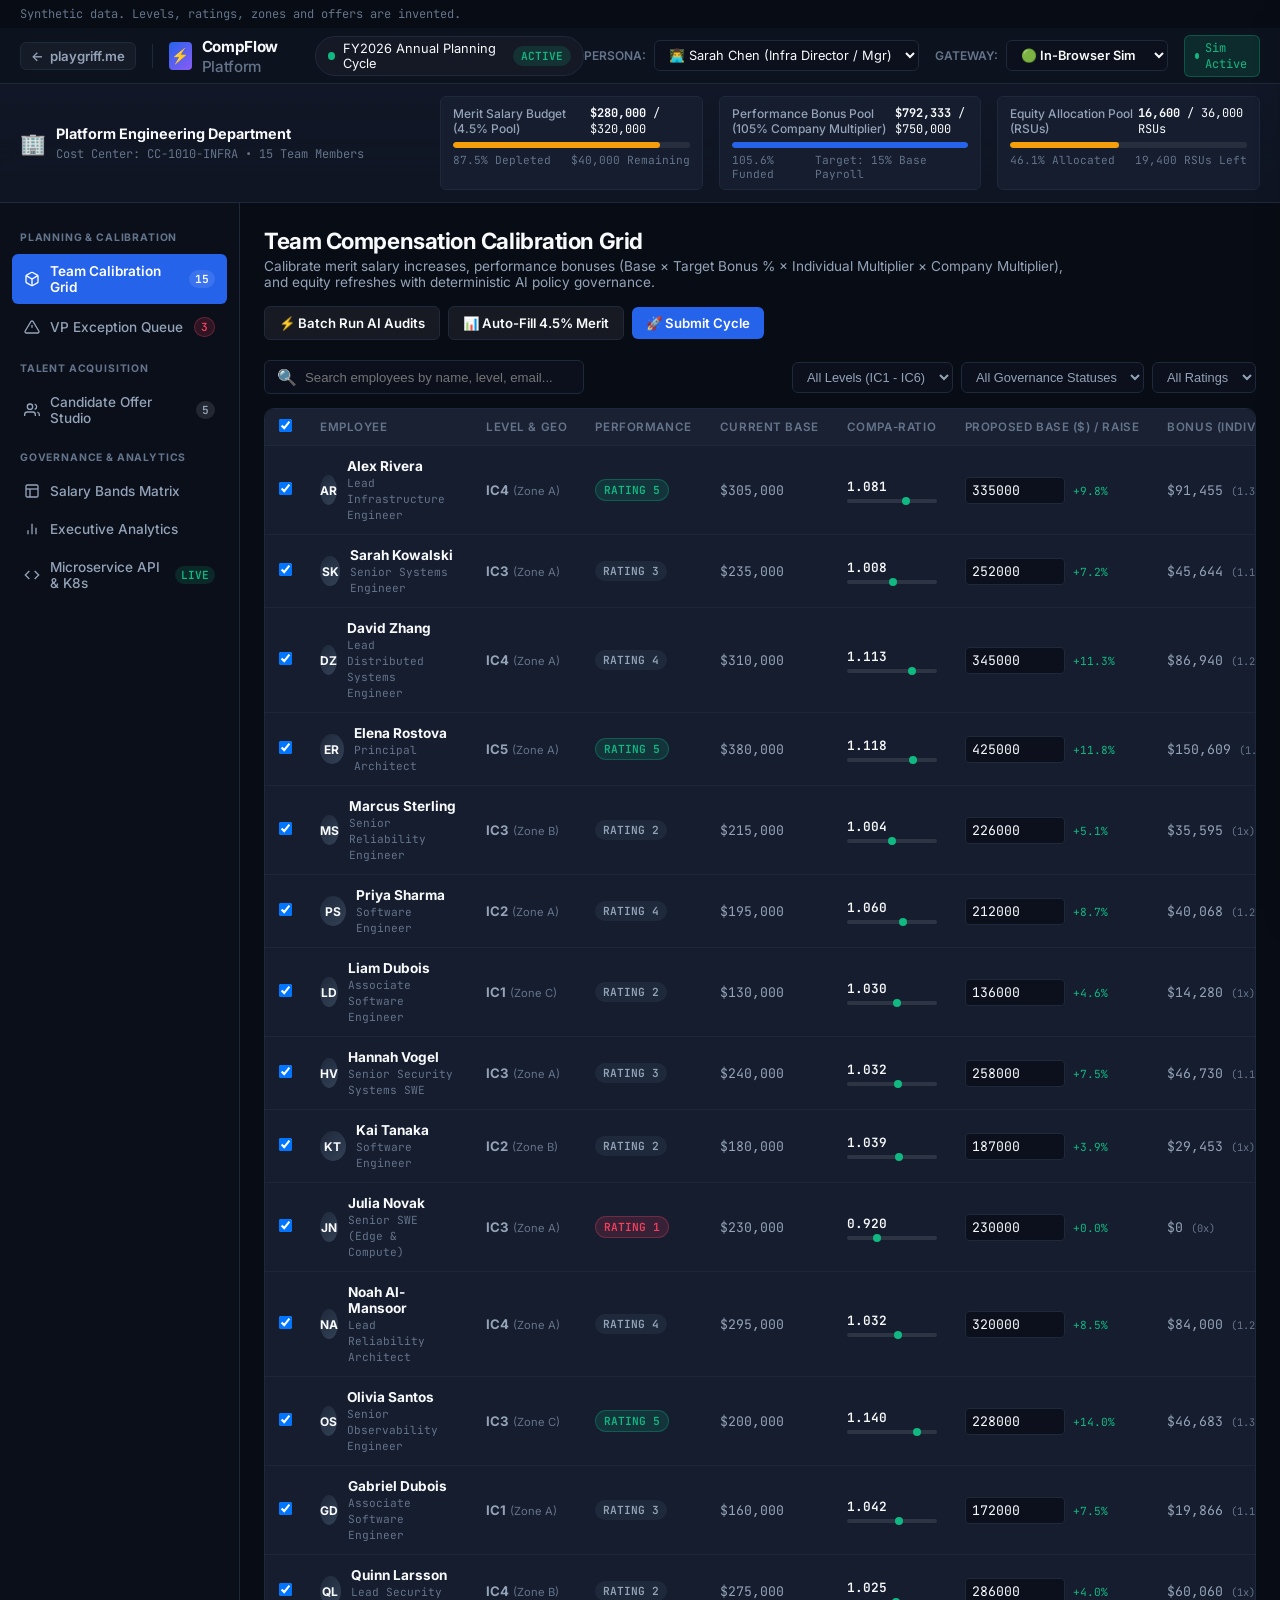
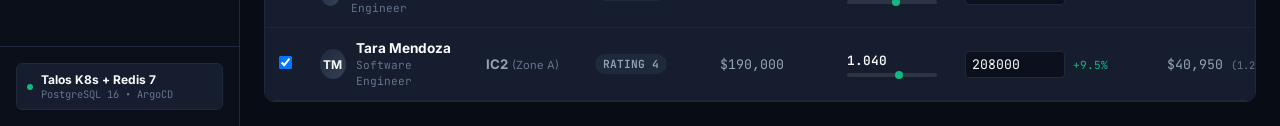
==== commit 1d8ad27b: "fix(compflow): generic levels, zones, ratings and competitors on the demo page" ====
--- a/compflow/index.html
+++ b/compflow/index.html
@@ -3,7 +3,7 @@
 <head>
   <meta charset="UTF-8">
   <meta name="viewport" content="width=device-width, initial-scale=1.0">
-  <title>CompFlow Platform — Enterprise Total Rewards & Calibration Suite</title>
+  <title>CompFlow demo | playgriff.me</title>
   <meta name="description" content="Enterprise Total Rewards Calibration & Offer Orchestration Platform with deterministic AI audits, multi-tier salary bands, and real-time budget depletion tracking.">
   <link rel="preconnect" href="https://fonts.googleapis.com">
   <link rel="preconnect" href="https://fonts.gstatic.com" crossorigin>
@@ -11,6 +11,7 @@
   <link rel="stylesheet" href="style.css?v=20260831v3">
 </head>
 <body class="enterprise-app">
+  <p class="sys-meta" style="padding: 6px 20px; font-size: 0.75rem; color: var(--text-muted); font-family: var(--font-mono);">Synthetic data. Levels, ratings, zones and offers are invented.</p>
 
   <!-- ─── TOP GLOBAL APPLICATION BAR ────────────────────────── -->
   <header class="app-topbar">
@@ -24,7 +25,6 @@
         <div class="brand-icon-box">⚡</div>
         <div class="brand-text">
           <span class="brand-name">CompFlow <span class="brand-suite">Platform</span></span>
-          <span class="brand-env-pill">PROD • FY2026</span>
         </div>
       </div>
     </div>
@@ -98,7 +98,7 @@
       <!-- Metric 2: Bonus Pool -->
       <div class="budget-gauge-card">
         <div class="gauge-meta">
-          <span class="gauge-label">Performance Bonus Pool (105% CPF)</span>
+          <span class="gauge-label">Performance Bonus Pool (105% Company Multiplier)</span>
           <span class="gauge-numbers"><strong id="hdr-bonus-spent">$252,000</strong> / <span id="hdr-bonus-alloc">$240,000</span></span>
         </div>
         <div class="gauge-bar-bg">
@@ -190,7 +190,7 @@
         <div class="view-header">
           <div>
             <h1 class="view-title">Team Compensation Calibration Grid</h1>
-            <p class="view-subtitle">Calibrate merit salary increases, performance bonuses (Base × Target Bonus % × IPF × CPF), and equity refreshes with deterministic AI policy governance.</p>
+            <p class="view-subtitle">Calibrate merit salary increases, performance bonuses (Base × Target Bonus % × Individual Multiplier × Company Multiplier), and equity refreshes with deterministic AI policy governance.</p>
           </div>
           <div class="view-actions">
             <button class="btn btn-secondary" id="btn-batch-audit">⚡ Batch Run AI Audits</button>
@@ -207,12 +207,12 @@
           </div>
           <div class="toolbar-filters">
             <select id="filter-level" class="filter-select">
-              <option value="ALL">All Levels (L3 - L8)</option>
-              <option value="L3">L3 (SWE II)</option>
-              <option value="L4">L4 (SWE III)</option>
-              <option value="L5">L5 (Senior SWE)</option>
-              <option value="L6">L6 (Staff SWE)</option>
-              <option value="L7">L7 (Principal)</option>
+              <option value="ALL">All Levels (IC1 - IC6)</option>
+              <option value="IC1">IC1 Associate</option>
+              <option value="IC2">IC2 Professional</option>
+              <option value="IC3">IC3 Senior</option>
+              <option value="IC4">IC4 Lead</option>
+              <option value="IC5">IC5 Principal</option>
             </select>
             <select id="filter-status" class="filter-select">
               <option value="ALL">All Governance Statuses</option>
@@ -223,11 +223,11 @@
             </select>
             <select id="filter-rating" class="filter-select">
               <option value="ALL">All Ratings</option>
-              <option value="SUPERB">Superb (Top 5%)</option>
-              <option value="STRONGLY_OUTPERFORMS">Strongly Outperforms</option>
-              <option value="EXCEEDS">Exceeds Expectations</option>
-              <option value="CONSISTENTLY_MEETS">Consistently Meets</option>
-              <option value="NEEDS_IMPROVEMENT">Needs Improvement</option>
+              <option value="RATING_5">Rating 5</option>
+              <option value="RATING_4">Rating 4</option>
+              <option value="RATING_3">Rating 3</option>
+              <option value="RATING_2">Rating 2</option>
+              <option value="RATING_1">Rating 1</option>
             </select>
           </div>
         </div>
@@ -244,7 +244,7 @@
                 <th>Current Base</th>
                 <th>Compa-Ratio</th>
                 <th>Proposed Base ($) / Raise</th>
-                <th>Bonus (IPF/CPF)</th>
+                <th>Bonus (Individual Multiplier)</th>
                 <th>Equity Refresh</th>
                 <th>Governance Status</th>
                 <th>Audit Action</th>
@@ -267,6 +267,7 @@
             <p class="view-subtitle">Model compensation packages for candidate new hires, enforce salary band ceilings & sign-on caps ($50,000 threshold), and execute offer approval lifecycles.</p>
           </div>
           <div class="view-actions">
+            <button class="btn btn-secondary" id="btn-open-counter-simulator">🤝 Counter Simulator</button>
             <button class="btn btn-primary" id="btn-open-offer-builder">➕ New Candidate Offer</button>
           </div>
         </div>
@@ -346,17 +347,59 @@
         <div class="view-header">
           <div>
             <h1 class="view-title">Enterprise Salary Bands &amp; Market Benchmark Matrix</h1>
-            <p class="view-subtitle">Explore verified compensation bands across job levels (L3 to L8) with 5-tier percentiles (P10–P90) sourced from US DOL (H-1B/LCA) and BLS OEWS datasets.</p>
+            <p class="view-subtitle">Explore verified compensation bands across job levels (IC1 to IC6) with 5-tier percentiles (P10–P90) sourced from US DOL (H-1B/LCA) and BLS OEWS datasets.</p>
           </div>
           <div class="view-actions">
             <div class="benchmark-provenance-pill">
               <span>🏛️ DOL OFLC + BLS OEWS • Radford P1–P6 • 4.0% Aged</span>
             </div>
             <div class="geo-tab-group">
-              <button class="geo-tab-btn active" data-geo="US_ZONE_1">Zone 1 (SF / NYC - 100%)</button>
-              <button class="geo-tab-btn" data-geo="US_ZONE_2">Zone 2 (Seattle / Austin - 90%)</button>
-              <button class="geo-tab-btn" data-geo="US_ZONE_3">Zone 3 (Remote / National - 80%)</button>
-            </div>
+              <button class="geo-tab-btn active" data-geo="US_ZONE_1">Zone A (100%)</button>
+              <button class="geo-tab-btn" data-geo="US_ZONE_2">Zone B (90%)</button>
+              <button class="geo-tab-btn" data-geo="US_ZONE_3">Zone C (80%)</button>
+            </div>
+          </div>
+        </div>
+
+        <!-- US DOL OFLC Big Data ETL Ingestion Panel -->
+        <div class="etl-pipeline-panel">
+          <div class="etl-header">
+            <div class="etl-title-group">
+              <span class="badge badge-primary">Big Data ETL</span>
+              <h3>US Department of Labor (DOL) OFLC H-1B Ingestion Pipeline</h3>
+            </div>
+            <div class="etl-actions">
+              <button class="btn btn-sm btn-outline" id="btn-refresh-etl-status">🔄 Check Latest Report</button>
+              <button class="btn btn-sm btn-primary" id="btn-trigger-dol-etl">⚡ Trigger Live Ingestion Job</button>
+            </div>
+          </div>
+          <p class="etl-desc">
+            Streams certified foreign labor wage filings directly from the US Department of Labor OFLC disclosure repository. Standardizes occupational codes (SOC), groups into location cost-of-living tiers, filters anomalies via Tukey’s Interquartile Range (1.5 × IQR), and applies compound annual wage growth indexing forward to 2026.
+          </p>
+          <div class="etl-stats-grid">
+            <div class="etl-stat-card">
+              <span class="stat-label">Source Records Streamed</span>
+              <strong class="stat-val" id="etl-stat-records">1,728</strong>
+              <span class="stat-sub">Tech Filings (LCA / H-1B)</span>
+            </div>
+            <div class="etl-stat-card">
+              <span class="stat-label">Tukey IQR Outliers Stripped</span>
+              <strong class="stat-val text-amber" id="etl-stat-outliers">109</strong>
+              <span class="stat-sub">1.5 × IQR Threshold</span>
+            </div>
+            <div class="etl-stat-card">
+              <span class="stat-label">Active Cohorts Aggregated</span>
+              <strong class="stat-val text-emerald" id="etl-stat-cohorts">65</strong>
+              <span class="stat-sub">Safe Harbor (n ≥ 5)</span>
+            </div>
+            <div class="etl-stat-card">
+              <span class="stat-label">ETL Processing Latency</span>
+              <strong class="stat-val" id="etl-stat-latency">65 ms</strong>
+              <span class="stat-sub">Constant Memory Stream</span>
+            </div>
+          </div>
+          <div class="etl-terminal" id="etl-log-terminal">
+            <div class="terminal-line">[System Standby] Ready to stream live Department of Labor OFLC disclosure datasets.</div>
           </div>
         </div>
 
@@ -401,27 +444,27 @@
             </div>
             <div class="rating-dist-bars">
               <div class="rating-bar-row">
-                <div class="rating-name">Superb (Top 5%)</div>
+                <div class="rating-name">Rating 5</div>
                 <div class="rating-meter"><div class="rating-fill fill-emerald" style="width: 85%;"></div></div>
                 <div class="rating-val">+12.5% avg</div>
               </div>
               <div class="rating-bar-row">
-                <div class="rating-name">Strongly Outperforms</div>
+                <div class="rating-name">Rating 4</div>
                 <div class="rating-meter"><div class="rating-fill fill-blue" style="width: 65%;"></div></div>
                 <div class="rating-val">+9.0% avg</div>
               </div>
               <div class="rating-bar-row">
-                <div class="rating-name">Exceeds Expectations</div>
+                <div class="rating-name">Rating 3</div>
                 <div class="rating-meter"><div class="rating-fill fill-blue" style="width: 48%;"></div></div>
                 <div class="rating-val">+6.5% avg</div>
               </div>
               <div class="rating-bar-row">
-                <div class="rating-name">Consistently Meets</div>
+                <div class="rating-name">Rating 2</div>
                 <div class="rating-meter"><div class="rating-fill fill-amber" style="width: 32%;"></div></div>
                 <div class="rating-val">+4.0% avg</div>
               </div>
               <div class="rating-bar-row">
-                <div class="rating-name">Needs Improvement</div>
+                <div class="rating-name">Rating 1</div>
                 <div class="rating-meter"><div class="rating-fill fill-rose" style="width: 0%;"></div></div>
                 <div class="rating-val">+0.0% (Cap)</div>
               </div>
@@ -509,7 +552,7 @@
               <div class="endpoint-row">
                 <div class="ep-left">
                   <span class="method-badge get">GET</span>
-                  <code>/api/v1/benchmarks/lookup?level=L5&amp;geo=US_ZONE_1</code>
+                  <code>/api/v1/benchmarks/lookup?level=IC3&amp;geo=US_ZONE_1</code>
                 </div>
                 <button class="btn btn-xs btn-outline test-ep-btn" data-ep="benchmarks">Lookup Benchmark</button>
               </div>
@@ -519,6 +562,20 @@
                   <code>/api/v1/benchmarks/compare</code>
                 </div>
                 <button class="btn btn-xs btn-outline test-ep-btn" data-ep="compare">Compare Market</button>
+              </div>
+              <div class="endpoint-row">
+                <div class="ep-left">
+                  <span class="method-badge post">POST</span>
+                  <code>/api/v1/benchmarks/etl/ingest-live-dol</code>
+                </div>
+                <button class="btn btn-xs btn-outline test-ep-btn" data-ep="etl-dol">Trigger ETL</button>
+              </div>
+              <div class="endpoint-row">
+                <div class="ep-left">
+                  <span class="method-badge post">POST</span>
+                  <code>/api/v1/offers/negotiation/simulate</code>
+                </div>
+                <button class="btn btn-xs btn-outline test-ep-btn" data-ep="sim-counter">Simulate Counter</button>
               </div>
               <div class="endpoint-row">
                 <div class="ep-left">
@@ -559,7 +616,7 @@
     <div class="drawer-header">
       <div>
         <h2 class="drawer-title" id="drawer-emp-name">Employee Profile</h2>
-        <span class="drawer-subtitle" id="drawer-emp-role">L5 Senior SWE • Infrastructure</span>
+        <span class="drawer-subtitle" id="drawer-emp-role">IC3 Senior SWE • Infrastructure</span>
       </div>
       <button class="drawer-close-btn" id="btn-close-drawer">✕</button>
     </div>
@@ -620,19 +677,19 @@
           <div class="form-group">
             <label for="drw-input-rating">Performance Rating</label>
             <select id="drw-input-rating" class="form-control">
-              <option value="SUPERB">Superb</option>
-              <option value="STRONGLY_OUTPERFORMS">Strongly Outperforms</option>
-              <option value="EXCEEDS">Exceeds</option>
-              <option value="CONSISTENTLY_MEETS">Consistently Meets</option>
-              <option value="NEEDS_IMPROVEMENT">Needs Improvement</option>
+              <option value="RATING_5">Rating 5</option>
+              <option value="RATING_4">Rating 4</option>
+              <option value="RATING_3">Rating 3</option>
+              <option value="RATING_2">Rating 2</option>
+              <option value="RATING_1">Rating 1</option>
             </select>
           </div>
         </div>
 
         <div class="form-row">
           <div class="form-group">
-            <label for="drw-input-ipf">Individual Perf Factor (IPF)</label>
-            <input type="number" id="drw-input-ipf" class="form-control" step="0.05" min="0.0" max="2.0">
+            <label for="drw-input-individual-multiplier">Individual Multiplier</label>
+            <input type="number" id="drw-input-individual-multiplier" class="form-control" step="0.05" min="0.0" max="2.0">
           </div>
           <div class="form-group">
             <label for="drw-input-equity">Equity Refresh (RSUs)</label>
@@ -685,20 +742,20 @@
           <div class="form-group">
             <label for="m-job-level">Job Level</label>
             <select id="m-job-level" class="form-control">
-              <option value="L3">L3 (Software Engineer II)</option>
-              <option value="L4">L4 (Software Engineer III)</option>
-              <option value="L5" selected>L5 (Senior Software Engineer)</option>
-              <option value="L6">L6 (Staff Software Engineer)</option>
-              <option value="L7">L7 (Senior Staff SWE)</option>
-              <option value="L8">L8 (Principal SWE)</option>
+              <option value="IC1">IC1 Associate</option>
+              <option value="IC2">IC2 Professional</option>
+              <option value="IC3" selected>IC3 Senior</option>
+              <option value="IC4">IC4 Lead</option>
+              <option value="IC5">IC5 Principal</option>
+              <option value="IC6">IC6 Distinguished</option>
             </select>
           </div>
           <div class="form-group">
             <label for="m-geo-tier">Location Tier</label>
             <select id="m-geo-tier" class="form-control">
-              <option value="US_ZONE_1" selected>US Zone 1 (SF/NYC - 100%)</option>
-              <option value="US_ZONE_2">US Zone 2 (Seattle/Austin - 90%)</option>
-              <option value="US_ZONE_3">US Zone 3 (Remote/National - 80%)</option>
+              <option value="US_ZONE_1" selected>US Zone A (100%)</option>
+              <option value="US_ZONE_2">US Zone B (90%)</option>
+              <option value="US_ZONE_3">US Zone C (80%)</option>
             </select>
           </div>
         </div>
@@ -746,6 +803,179 @@
     </form>
   </div>
 
-  <script src="app.js?v=20260902v1"></script>
+  <!-- ─── COMPETING OFFER & COUNTER NEGOTIATION SIMULATOR MODAL ─── -->
+  <div class="modal-overlay" id="counter-simulator-overlay"></div>
+  <div class="modal-dialog modal-lg" id="counter-simulator-modal" style="display: none;">
+    <div class="modal-header">
+      <div>
+        <h2 class="modal-title">🤝 Candidate Counter-Offer &amp; Negotiation Simulator</h2>
+        <span class="modal-subtitle">Model competing offers, calculate unvested equity forfeiture buyouts, and optimize candidate acceptance win-rate elasticity (Pave / Compa methodology).</span>
+      </div>
+      <button class="drawer-close-btn" id="btn-close-sim-modal">✕</button>
+    </div>
+
+    <div class="modal-body">
+      <!-- 2-Column Comparison Grid -->
+      <div class="sim-columns-grid">
+        <!-- Column 1: Competing External Offer -->
+        <div class="sim-card sim-competing-card">
+          <div class="sim-card-header">
+            <div class="sim-card-title">
+              <span class="badge badge-amber">External Offer</span>
+              <h4>Competing Offer Details</h4>
+            </div>
+            <select id="sim-competitor-preset" class="form-control form-control-sm">
+              <option value="custom">Preset: Custom Employer</option>
+              <option value="competitor_a" selected>Preset: Competitor A (Standard 25%)</option>
+              <option value="competitor_b">Preset: Competitor B (Standard 25%)</option>
+              <option value="competitor_c">Preset: Competitor C (Standard 25%)</option>
+              <option value="competitor_d">Preset: Competitor D (High Cash, Flat)</option>
+              <option value="competitor_e">Preset: Competitor E, back-loaded 5 / 15 / 40 / 40</option>
+            </select>
+          </div>
+
+          <div class="sim-form-grid">
+            <div class="form-group">
+              <label for="sim-comp-name">Competitor Name</label>
+              <input type="text" id="sim-comp-name" class="form-control" value="Competitor A">
+            </div>
+            <div class="form-group">
+              <label for="sim-comp-base">Competing Base ($/yr)</label>
+              <input type="number" id="sim-comp-base" class="form-control" value="225000" step="5000">
+            </div>
+            <div class="form-group">
+              <label for="sim-comp-bonus">Target Bonus (%)</label>
+              <input type="number" id="sim-comp-bonus" class="form-control" value="15" step="1">
+            </div>
+            <div class="form-group">
+              <label for="sim-comp-signon">Competing Sign-on ($)</label>
+              <input type="number" id="sim-comp-signon" class="form-control" value="25000" step="5000">
+            </div>
+            <div class="form-group">
+              <label for="sim-comp-equity">4-Year Equity (RSUs)</label>
+              <input type="number" id="sim-comp-equity" class="form-control" value="1600" step="50">
+            </div>
+            <div class="form-group">
+              <label for="sim-comp-schedule">Vesting Schedule</label>
+              <select id="sim-comp-schedule" class="form-control">
+                <option value="STANDARD_FOUR_YEAR_EQUAL_25" selected>Standard (25% / 25% / 25% / 25%)</option>
+                <option value="BACK_LOADED_5_15_40_40">Back-Loaded (5% / 15% / 40% / 40%)</option>
+                <option value="ENTERPRISE_FRONT_LOADED_35_30_20_15">Front-Loaded (35% / 30% / 20% / 15%)</option>
+              </select>
+            </div>
+            <div class="form-group col-span-2">
+              <label for="sim-comp-forfeit">Unvested Equity Forfeited ($) <span class="field-hint">Candidate forfeits at current employer</span></label>
+              <input type="number" id="sim-comp-forfeit" class="form-control" value="75000" step="5000">
+            </div>
+          </div>
+        </div>
+
+        <!-- Column 2: Our Counter Strategy Levers -->
+        <div class="sim-card sim-our-card">
+          <div class="sim-card-header">
+            <div class="sim-card-title">
+              <span class="badge badge-primary">Our Company</span>
+              <h4>Proposed Counter Levers</h4>
+            </div>
+            <span class="badge badge-success">Front-Loaded 35/30/20/15 Vesting</span>
+          </div>
+
+          <div class="sim-levers-container">
+            <div class="sim-lever-row">
+              <div class="lever-header">
+                <label for="sim-our-base-slider">Base Salary ($/yr):</label>
+                <strong id="sim-our-base-val" class="lever-val">$235,000</strong>
+              </div>
+              <input type="range" id="sim-our-base-slider" class="range-slider" min="160000" max="420000" step="5000" value="235000">
+            </div>
+
+            <div class="sim-lever-row">
+              <div class="lever-header">
+                <label for="sim-our-signon-slider">Sign-on Buyout Bridge ($):</label>
+                <strong id="sim-our-signon-val" class="lever-val text-amber">$45,000</strong>
+              </div>
+              <input type="range" id="sim-our-signon-slider" class="range-slider" min="0" max="150000" step="5000" value="45000">
+            </div>
+
+            <div class="sim-lever-row">
+              <div class="lever-header">
+                <label for="sim-our-equity-slider">Equity Grant (4-Yr RSUs):</label>
+                <strong id="sim-our-equity-val" class="lever-val text-emerald">1,800 RSUs</strong>
+              </div>
+              <input type="range" id="sim-our-equity-slider" class="range-slider" min="400" max="4500" step="50" value="1800">
+            </div>
+          </div>
+
+          <!-- Dynamic Win-Rate Elasticity Gauge -->
+          <div class="sim-winrate-box">
+            <div class="sim-winrate-header">
+              <span>🎯 Predicted Acceptance Probability</span>
+              <span class="badge badge-success" id="sim-winrate-badge">🟢 Highly Competitive</span>
+            </div>
+            <div class="sim-winrate-display">
+              <div class="sim-winrate-pct" id="sim-winrate-pct">84.5%</div>
+              <div class="sim-winrate-meter">
+                <div class="meter-track">
+                  <div class="meter-fill" id="sim-winrate-fill" style="width: 84.5%;"></div>
+                </div>
+                <div class="meter-labels">
+                  <span>50% (Parity)</span>
+                  <span>75% (Target)</span>
+                  <span>90%+ (Decisive)</span>
+                </div>
+              </div>
+            </div>
+            <div class="sim-coverage-pill">
+              Forfeiture Buyout Coverage: <strong id="sim-coverage-val" class="text-emerald">112% (Full Offset)</strong>
+            </div>
+          </div>
+        </div>
+      </div>
+
+      <!-- Year-by-Year Comparison Table -->
+      <div class="sim-table-card">
+        <div class="sim-table-header">
+          <h4>4-Year Total Direct Compensation (TDC) Trajectory</h4>
+          <span class="stat-pill" id="sim-tdc-advantage">+$68,500 4-Year TDC Lead</span>
+        </div>
+        <div class="table-container">
+          <table class="calibration-table sim-tdc-table">
+            <thead>
+              <tr>
+                <th>Timeline</th>
+                <th>Our Cash</th>
+                <th>Our Vested RSUs</th>
+                <th>Our Total TDC</th>
+                <th>Comp Total TDC</th>
+                <th>Net Delta (Advantage)</th>
+              </tr>
+            </thead>
+            <tbody id="sim-tdc-tbody">
+              <!-- Dynamically populated -->
+            </tbody>
+          </table>
+        </div>
+      </div>
+
+      <!-- Recruiter Talking Points -->
+      <div class="sim-talking-points-card">
+        <div class="tp-header">
+          <h4>💡 AI Recruiter Negotiation Talking Points</h4>
+          <button type="button" class="btn btn-xs btn-outline" id="btn-copy-talking-points">📋 Copy Talking Points</button>
+        </div>
+        <div class="tp-list" id="sim-talking-points-list">
+          <!-- Dynamically populated -->
+        </div>
+      </div>
+    </div>
+
+    <div class="modal-footer">
+      <button type="button" class="btn btn-secondary" id="btn-close-sim-footer">Close</button>
+      <button type="button" class="btn btn-outline" id="btn-apply-rec-counter">✨ Auto-Optimize Counter</button>
+      <button type="button" class="btn btn-primary" id="btn-apply-to-offer-builder">⚡ Apply to Offer Builder</button>
+    </div>
+  </div>
+
+  <script src="app.js?v=20260904v1"></script>
 </body>
 </html>
--- a/compflow/style.css
+++ b/compflow/style.css
@@ -1777,3 +1777,374 @@
   font-weight: 700;
 }
 
+/* Big Data ETL Pipeline Control Panel */
+.etl-pipeline-panel {
+  background: linear-gradient(180deg, rgba(30, 41, 59, 0.6) 0%, rgba(15, 23, 42, 0.7) 100%);
+  border: 1px solid rgba(96, 165, 250, 0.25);
+  border-radius: var(--radius-md);
+  padding: 16px 20px;
+  margin-bottom: 24px;
+}
+
+.etl-header {
+  display: flex;
+  justify-content: space-between;
+  align-items: center;
+  margin-bottom: 10px;
+  flex-wrap: wrap;
+  gap: 12px;
+}
+
+.etl-title-group {
+  display: flex;
+  align-items: center;
+  gap: 10px;
+}
+
+.etl-title-group h3 {
+  font-size: 1.05rem;
+  font-weight: 600;
+  color: var(--text-primary);
+  margin: 0;
+}
+
+.etl-actions {
+  display: flex;
+  gap: 8px;
+}
+
+.etl-desc {
+  font-size: 0.8rem;
+  color: var(--text-secondary);
+  line-height: 1.5;
+  margin-bottom: 16px;
+  max-width: 950px;
+}
+
+.etl-stats-grid {
+  display: grid;
+  grid-template-columns: repeat(auto-fit, minmax(180px, 1fr));
+  gap: 12px;
+  margin-bottom: 16px;
+}
+
+.etl-stat-card {
+  background-color: var(--bg-card);
+  border: 1px solid var(--border-subtle);
+  border-radius: var(--radius-sm);
+  padding: 12px 14px;
+  display: flex;
+  flex-direction: column;
+  gap: 4px;
+}
+
+.etl-stat-card .stat-label {
+  font-size: 0.7rem;
+  text-transform: uppercase;
+  letter-spacing: 0.05em;
+  color: var(--text-muted);
+  font-weight: 600;
+}
+
+.etl-stat-card .stat-val {
+  font-size: 1.35rem;
+  font-weight: 700;
+  font-family: var(--font-mono);
+  color: var(--text-primary);
+}
+
+.etl-stat-card .stat-sub {
+  font-size: 0.675rem;
+  color: var(--text-muted);
+}
+
+.etl-terminal {
+  background-color: #090d16;
+  border: 1px solid rgba(255, 255, 255, 0.08);
+  border-radius: var(--radius-xs);
+  padding: 10px 14px;
+  font-family: var(--font-mono);
+  font-size: 0.75rem;
+  max-height: 130px;
+  overflow-y: auto;
+  display: flex;
+  flex-direction: column;
+  gap: 4px;
+}
+
+.etl-terminal .terminal-line {
+  color: #94a3b8;
+  line-height: 1.4;
+}
+
+.etl-terminal .terminal-success {
+  color: #34d399;
+}
+
+.etl-terminal .terminal-warn {
+  color: #fbbf24;
+}
+
+.etl-terminal .terminal-highlight {
+  color: #60a5fa;
+  font-weight: 600;
+}
+
+/* Modal Large Dialog & Counter Simulator */
+.modal-dialog.modal-lg {
+  position: fixed;
+  top: 50%;
+  left: 50%;
+  transform: translate(-50%, -50%);
+  max-width: 980px;
+  width: 95%;
+  max-height: 92vh;
+  overflow-y: auto;
+  background-color: var(--bg-card);
+  border: 1px solid var(--border-subtle);
+  border-radius: var(--radius-lg);
+  box-shadow: var(--shadow-lg);
+  z-index: 310;
+}
+
+.sim-columns-grid {
+  display: grid;
+  grid-template-columns: 1fr 1fr;
+  gap: 18px;
+  margin-bottom: 20px;
+}
+
+@media (max-width: 860px) {
+  .sim-columns-grid {
+    grid-template-columns: 1fr;
+  }
+}
+
+.sim-card {
+  background-color: var(--bg-card);
+  border: 1px solid var(--border-subtle);
+  border-radius: var(--radius-md);
+  padding: 16px;
+  display: flex;
+  flex-direction: column;
+  gap: 14px;
+}
+
+.sim-competing-card {
+  border-color: rgba(245, 158, 11, 0.25);
+}
+
+.sim-our-card {
+  border-color: rgba(59, 130, 246, 0.35);
+  background: linear-gradient(180deg, rgba(30, 41, 59, 0.4) 0%, rgba(15, 23, 42, 0.6) 100%);
+}
+
+.sim-card-header {
+  display: flex;
+  justify-content: space-between;
+  align-items: center;
+  flex-wrap: wrap;
+  gap: 8px;
+}
+
+.sim-card-title {
+  display: flex;
+  align-items: center;
+  gap: 8px;
+}
+
+.sim-card-title h4 {
+  margin: 0;
+  font-size: 0.95rem;
+  font-weight: 600;
+  color: var(--text-primary);
+}
+
+.sim-form-grid {
+  display: grid;
+  grid-template-columns: 1fr 1fr;
+  gap: 10px;
+}
+
+.col-span-2 {
+  grid-column: span 2;
+}
+
+/* Levers & Sliders */
+.sim-levers-container {
+  display: flex;
+  flex-direction: column;
+  gap: 12px;
+}
+
+.sim-lever-row {
+  display: flex;
+  flex-direction: column;
+  gap: 4px;
+}
+
+.lever-header {
+  display: flex;
+  justify-content: space-between;
+  align-items: center;
+  font-size: 0.775rem;
+  color: var(--text-secondary);
+}
+
+.lever-val {
+  font-family: var(--font-mono);
+  font-weight: 700;
+  font-size: 0.925rem;
+}
+
+.range-slider {
+  width: 100%;
+  accent-color: #3b82f6;
+  cursor: pointer;
+  height: 6px;
+  background: #1e293b;
+  border-radius: 4px;
+}
+
+/* Win-Rate Box */
+.sim-winrate-box {
+  background: #090d16;
+  border: 1px solid rgba(255, 255, 255, 0.08);
+  border-radius: var(--radius-sm);
+  padding: 12px 14px;
+  display: flex;
+  flex-direction: column;
+  gap: 8px;
+}
+
+.sim-winrate-header {
+  display: flex;
+  justify-content: space-between;
+  align-items: center;
+  font-size: 0.775rem;
+  font-weight: 600;
+  color: var(--text-primary);
+}
+
+.sim-winrate-display {
+  display: flex;
+  align-items: center;
+  gap: 14px;
+}
+
+.sim-winrate-pct {
+  font-size: 1.75rem;
+  font-weight: 800;
+  font-family: var(--font-mono);
+  color: #10b981;
+}
+
+.sim-winrate-meter {
+  flex: 1;
+  display: flex;
+  flex-direction: column;
+  gap: 4px;
+}
+
+.meter-track {
+  width: 100%;
+  height: 9px;
+  background-color: #1e293b;
+  border-radius: 9999px;
+  overflow: hidden;
+}
+
+.meter-fill {
+  height: 100%;
+  background: linear-gradient(90deg, #10b981, #059669);
+  border-radius: 9999px;
+  transition: width 0.25s ease;
+}
+
+.meter-labels {
+  display: flex;
+  justify-content: space-between;
+  font-size: 0.625rem;
+  color: var(--text-muted);
+  font-family: var(--font-mono);
+}
+
+.sim-coverage-pill {
+  font-size: 0.725rem;
+  color: var(--text-secondary);
+  border-top: 1px solid rgba(255, 255, 255, 0.06);
+  padding-top: 6px;
+}
+
+/* Year-by-Year TDC Table */
+.sim-table-card {
+  background-color: var(--bg-card);
+  border: 1px solid var(--border-subtle);
+  border-radius: var(--radius-md);
+  padding: 12px 16px;
+  margin-bottom: 16px;
+}
+
+.sim-table-header {
+  display: flex;
+  justify-content: space-between;
+  align-items: center;
+  margin-bottom: 10px;
+}
+
+.sim-table-header h4 {
+  margin: 0;
+  font-size: 0.9rem;
+  font-weight: 600;
+  color: var(--text-primary);
+}
+
+.stat-pill {
+  background: rgba(16, 185, 129, 0.15);
+  color: #10b981;
+  border: 1px solid rgba(16, 185, 129, 0.3);
+  padding: 3px 9px;
+  border-radius: 9999px;
+  font-size: 0.725rem;
+  font-weight: 700;
+  font-family: var(--font-mono);
+}
+
+/* Talking Points */
+.sim-talking-points-card {
+  background: linear-gradient(180deg, rgba(30, 41, 59, 0.4) 0%, rgba(15, 23, 42, 0.6) 100%);
+  border: 1px solid rgba(96, 165, 250, 0.25);
+  border-radius: var(--radius-md);
+  padding: 12px 16px;
+}
+
+.tp-header {
+  display: flex;
+  justify-content: space-between;
+  align-items: center;
+  margin-bottom: 8px;
+}
+
+.tp-header h4 {
+  margin: 0;
+  font-size: 0.875rem;
+  font-weight: 600;
+  color: var(--text-primary);
+}
+
+.tp-list {
+  display: flex;
+  flex-direction: column;
+  gap: 6px;
+}
+
+.tp-item {
+  background: rgba(255, 255, 255, 0.02);
+  border-left: 3px solid #3b82f6;
+  padding: 8px 12px;
+  border-radius: 0 var(--radius-xs) var(--radius-xs) 0;
+  font-size: 0.75rem;
+  color: var(--text-secondary);
+  line-height: 1.45;
+}
+
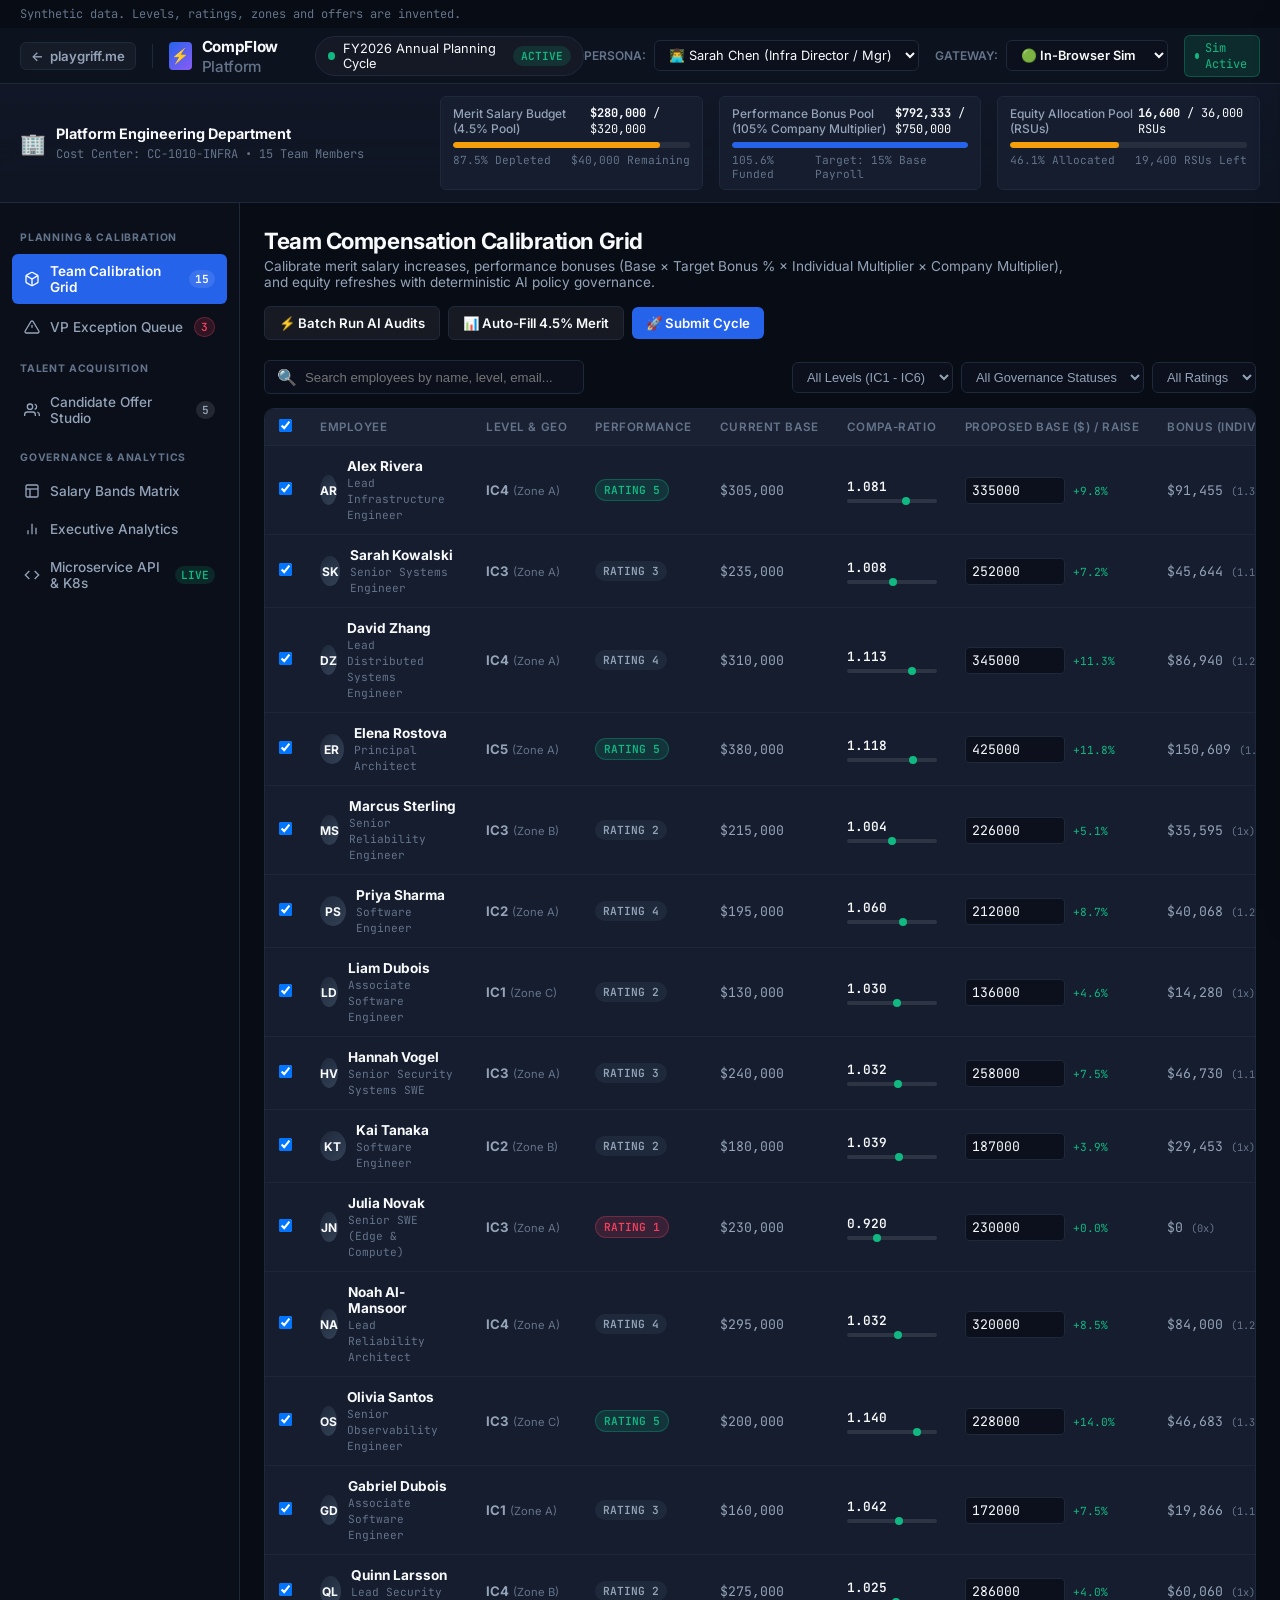
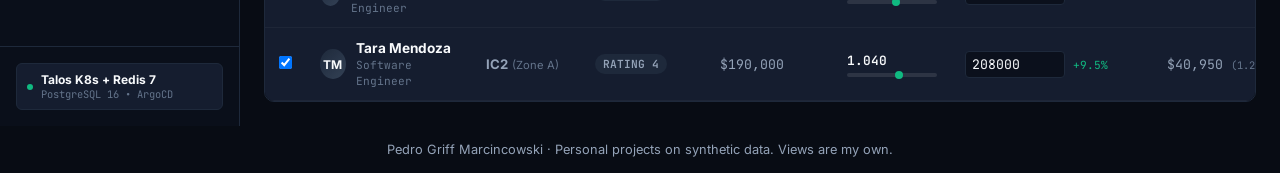
==== commit ceba403c: "fix(site): plain principles, PeopleAgentMesh wording, footers and README" ====
--- a/compflow/index.html
+++ b/compflow/index.html
@@ -5,6 +5,7 @@
   <meta name="viewport" content="width=device-width, initial-scale=1.0">
   <title>CompFlow demo | playgriff.me</title>
   <meta name="description" content="Enterprise Total Rewards Calibration & Offer Orchestration Platform with deterministic AI audits, multi-tier salary bands, and real-time budget depletion tracking.">
+  <meta property="og:image" content="https://www.playgriff.me/assets/og-card.png">
   <link rel="preconnect" href="https://fonts.googleapis.com">
   <link rel="preconnect" href="https://fonts.gstatic.com" crossorigin>
   <link href="https://fonts.googleapis.com/css2?family=Inter:wght@400;500;600;700;800&family=JetBrains+Mono:wght@400;500;600;700&display=swap" rel="stylesheet">
@@ -351,7 +352,7 @@
           </div>
           <div class="view-actions">
             <div class="benchmark-provenance-pill">
-              <span>🏛️ DOL OFLC + BLS OEWS • Radford P1–P6 • 4.0% Aged</span>
+              <span>🏛️ DOL OFLC + BLS OEWS • Survey Provider A P1–P6 • 4.0% Aged</span>
             </div>
             <div class="geo-tab-group">
               <button class="geo-tab-btn active" data-geo="US_ZONE_1">Zone A (100%)</button>
@@ -976,6 +977,7 @@
     </div>
   </div>
 
+  <footer style="text-align: center; padding: 16px; font-size: 0.8rem; color: #94a3b8;">Pedro Griff Marcincowski · Personal projects on synthetic data. Views are my own.</footer>
   <script src="app.js?v=20260904v1"></script>
 </body>
 </html>
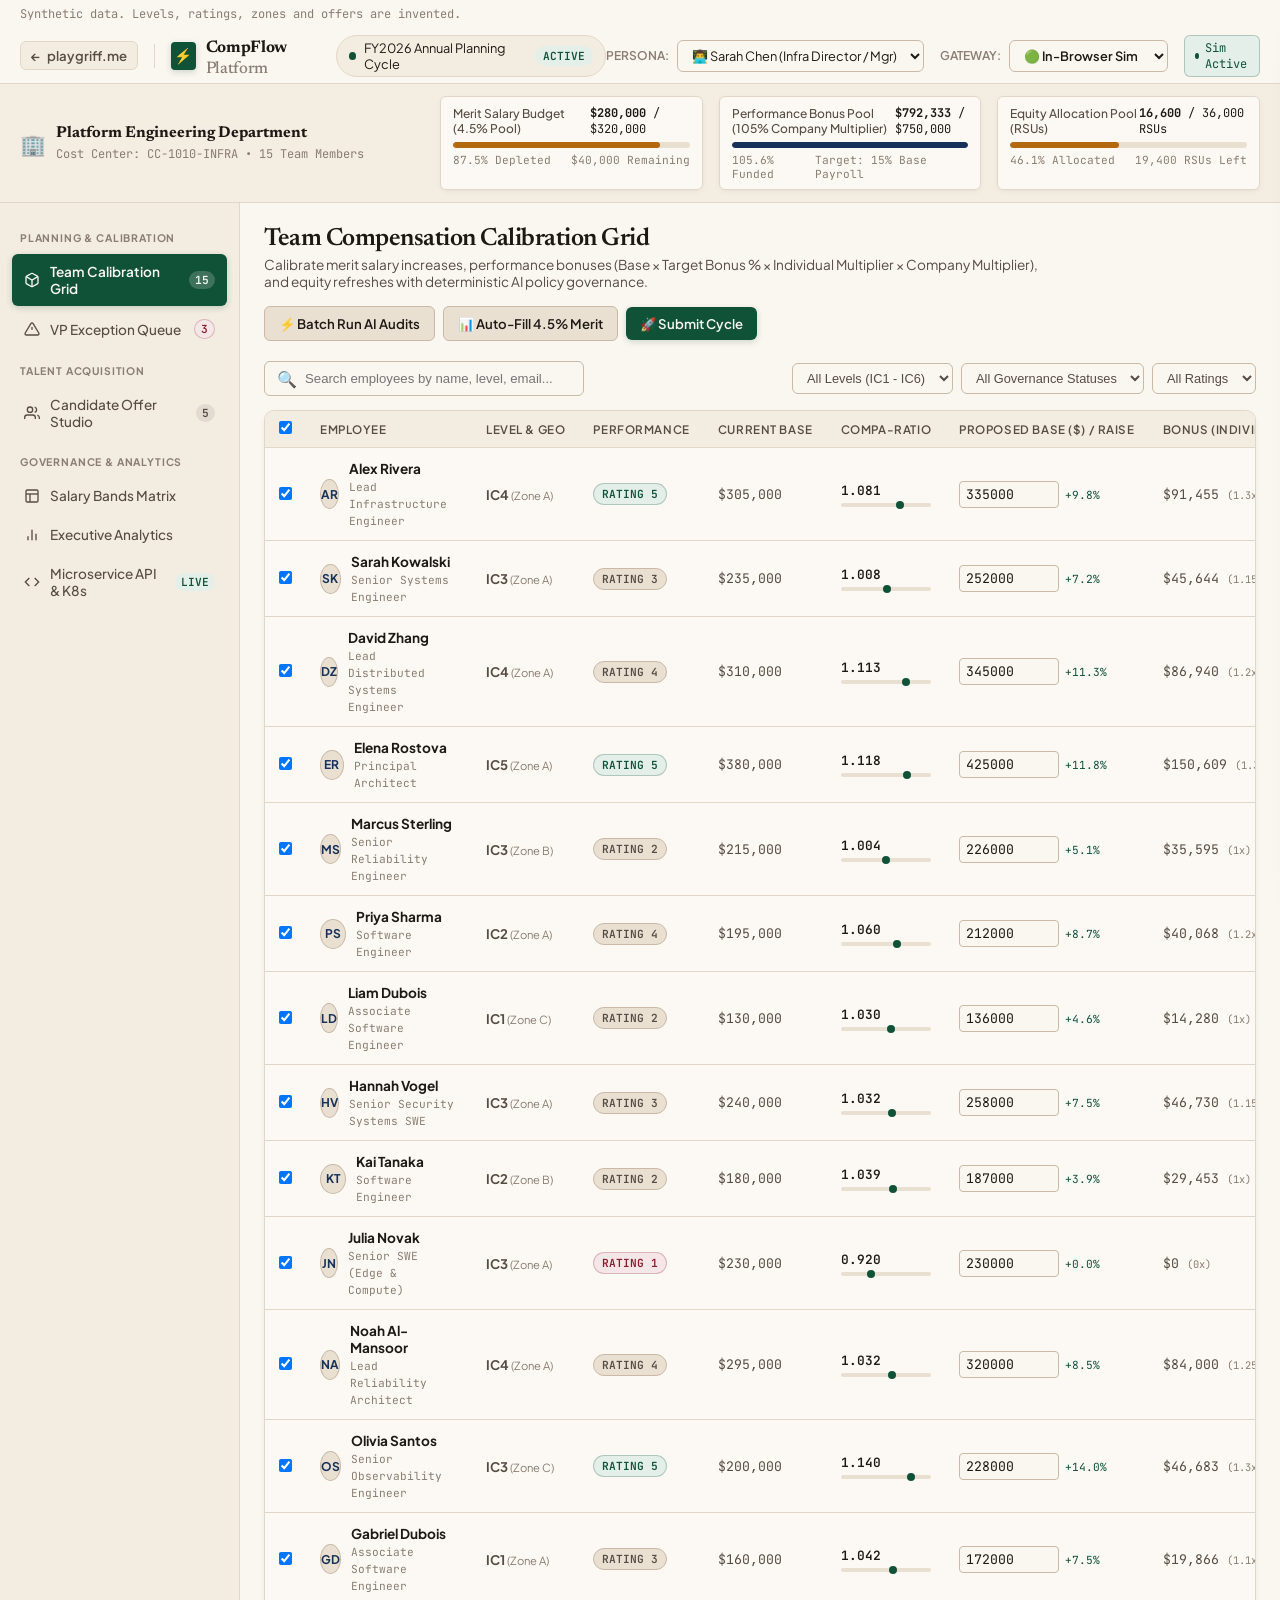
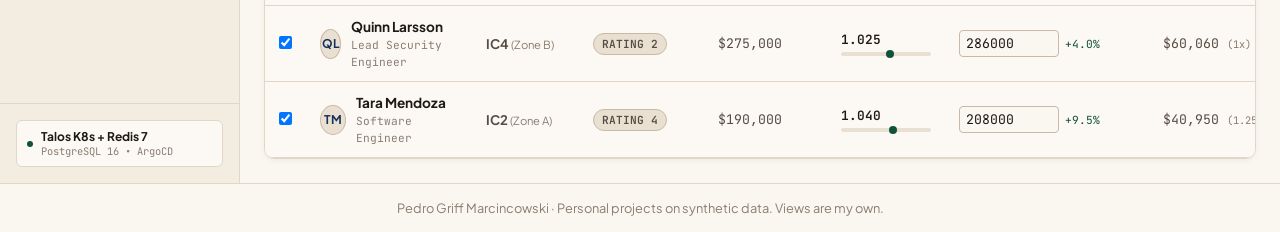
==== commit 08cdf574: "style(ui): restyle playgriff.me hub and live demos with Smeargle (Cashmere & Jewel) design system" ====
--- a/compflow/index.html
+++ b/compflow/index.html
@@ -4,12 +4,13 @@
   <meta charset="UTF-8">
   <meta name="viewport" content="width=device-width, initial-scale=1.0">
   <title>CompFlow demo | playgriff.me</title>
+  <meta name="theme-color" content="#FAF6F0">
   <meta name="description" content="Enterprise Total Rewards Calibration & Offer Orchestration Platform with deterministic AI audits, multi-tier salary bands, and real-time budget depletion tracking.">
   <meta property="og:image" content="https://www.playgriff.me/assets/og-card.png">
   <link rel="preconnect" href="https://fonts.googleapis.com">
   <link rel="preconnect" href="https://fonts.gstatic.com" crossorigin>
-  <link href="https://fonts.googleapis.com/css2?family=Inter:wght@400;500;600;700;800&family=JetBrains+Mono:wght@400;500;600;700&display=swap" rel="stylesheet">
-  <link rel="stylesheet" href="style.css?v=20260831v3">
+  <link href="https://fonts.googleapis.com/css2?family=JetBrains+Mono:wght@400;500;600;700&family=Newsreader:ital,opsz,wght@0,6..72,500;0,6..72,600;0,6..72,700;1,6..72,400&family=Plus+Jakarta+Sans:wght@400;500;600;700&display=swap" rel="stylesheet">
+  <link rel="stylesheet" href="style.css?v=smeargle">
 </head>
 <body class="enterprise-app">
   <p class="sys-meta" style="padding: 6px 20px; font-size: 0.75rem; color: var(--text-muted); font-family: var(--font-mono);">Synthetic data. Levels, ratings, zones and offers are invented.</p>
@@ -977,7 +978,7 @@
     </div>
   </div>
 
-  <footer style="text-align: center; padding: 16px; font-size: 0.8rem; color: #94a3b8;">Pedro Griff Marcincowski · Personal projects on synthetic data. Views are my own.</footer>
-  <script src="app.js?v=20260904v1"></script>
+  <footer style="text-align: center; padding: 16px; font-size: 0.8rem; color: var(--text-muted); border-top: 1px solid var(--border-subtle);">Pedro Griff Marcincowski · Personal projects on synthetic data. Views are my own.</footer>
+  <script src="app.js?v=smeargle"></script>
 </body>
 </html>
--- a/compflow/style.css
+++ b/compflow/style.css
@@ -1,42 +1,69 @@
 /* =========================================================================
-   CompFlow Platform — Enterprise Design System & B2B SaaS Styling
+   CompFlow Platform — Smeargle Cashmere & Jewel Design System
    Author: Pedro (@pedrogriff)
    ========================================================================= */
 
 :root {
-  --bg-app: #080c14;
-  --bg-topbar: #0d121f;
-  --bg-sidebar: #0a0f1a;
-  --bg-surface: #111726;
-  --bg-card: #151d2f;
-  --bg-card-hover: #1c263c;
-  --bg-input: #0b101c;
-  --bg-drawer: #0f1523;
-
-  --border-subtle: #1e293b;
-  --border-medium: #334155;
-  --border-active: #3b82f6;
-
-  --text-primary: #f8fafc;
-  --text-secondary: #94a3b8;
-  --text-muted: #64748b;
-
-  --accent-blue: #2563eb;
-  --accent-blue-hover: #1d4ed8;
-  --accent-blue-subtle: rgba(37, 99, 235, 0.15);
-
-  --accent-emerald: #10b981;
-  --accent-emerald-subtle: rgba(16, 185, 129, 0.15);
-
-  --accent-amber: #f59e0b;
-  --accent-amber-subtle: rgba(245, 158, 11, 0.15);
-
-  --accent-rose: #f43f5e;
-  --accent-rose-subtle: rgba(244, 63, 94, 0.15);
-
-  --accent-purple: #8b5cf6;
-
-  --font-sans: 'Inter', -apple-system, BlinkMacSystemFont, 'Segoe UI', Roboto, sans-serif;
+  /* Smeargle Cashmere & Jewel Tokens */
+  --bg-canvas: #FAF6F0;
+  --bg-surface-1: #F3ECE1;
+  --bg-surface-2: #EAE0D2;
+  --bg-surface-3: #DFD2C0;
+  --bg-elevated: #FCF9F5;
+
+  --jewel-emerald: #0F5238;
+  --jewel-emerald-hover: #0A3B28;
+  --jewel-emerald-tint: #E4EFEA;
+
+  --jewel-sapphire: #16325B;
+  --jewel-sapphire-hover: #0E2240;
+  --jewel-sapphire-tint: #E6ECF4;
+
+  --jewel-amber: #B4690E;
+  --jewel-amber-hover: #8F5108;
+  --jewel-amber-tint: #F7EFE4;
+
+  --jewel-ruby: #8C1D2E;
+  --jewel-ruby-hover: #6B1422;
+  --jewel-ruby-tint: #F5E6E8;
+
+  /* App surface mappings */
+  --bg-app: var(--bg-canvas);
+  --bg-topbar: rgba(250, 246, 240, 0.92);
+  --bg-sidebar: var(--bg-surface-1);
+  --bg-surface: var(--bg-surface-1);
+  --bg-card: var(--bg-elevated);
+  --bg-card-hover: var(--bg-surface-2);
+  --bg-input: var(--bg-canvas);
+  --bg-drawer: var(--bg-elevated);
+
+  --border-subtle: #E2D7C7;
+  --border-medium: #C9B9A6;
+  --border-active: var(--jewel-emerald);
+
+  --text-primary: #1E1915;
+  --text-secondary: #574C43;
+  --text-muted: #8A7D71;
+  --text-on-jewel: #FAF6F0;
+
+  /* Jewel Accent Mappings (Emerald #1 Primary, Sapphire #2 Secondary) */
+  --accent-blue: var(--jewel-sapphire);
+  --accent-blue-hover: var(--jewel-sapphire-hover);
+  --accent-blue-subtle: var(--jewel-sapphire-tint);
+
+  --accent-emerald: var(--jewel-emerald);
+  --accent-emerald-subtle: var(--jewel-emerald-tint);
+
+  --accent-amber: var(--jewel-amber);
+  --accent-amber-subtle: var(--jewel-amber-tint);
+
+  --accent-rose: var(--jewel-ruby);
+  --accent-rose-subtle: var(--jewel-ruby-tint);
+
+  --accent-purple: var(--jewel-sapphire);
+
+  --font-display: 'Newsreader', 'Instrument Serif', Georgia, serif;
+  --font-sans: 'Plus Jakarta Sans', -apple-system, BlinkMacSystemFont, 'Segoe UI', Roboto, sans-serif;
   --font-mono: 'JetBrains Mono', monospace;
 
   --radius-xs: 4px;
@@ -44,9 +71,9 @@
   --radius-md: 10px;
   --radius-lg: 16px;
 
-  --shadow-sm: 0 1px 3px rgba(0, 0, 0, 0.3);
-  --shadow-md: 0 4px 14px rgba(0, 0, 0, 0.4);
-  --shadow-lg: 0 10px 30px rgba(0, 0, 0, 0.6);
+  --shadow-sm: 0 2px 8px -2px rgba(30, 25, 21, 0.06), 0 1px 3px -1px rgba(30, 25, 21, 0.04);
+  --shadow-md: 0 8px 24px -4px rgba(30, 25, 21, 0.08), 0 2px 6px -1px rgba(30, 25, 21, 0.04);
+  --shadow-lg: 0 20px 40px -12px rgba(30, 25, 21, 0.14), 0 4px 12px -2px rgba(30, 25, 21, 0.06);
 }
 
 * {
@@ -66,9 +93,16 @@
   -webkit-font-smoothing: antialiased;
 }
 
+/* Text Utility Classes */
+.text-emerald { color: var(--jewel-emerald); }
+.text-amber { color: var(--jewel-amber); }
+.text-rose { color: var(--jewel-ruby); }
+.text-blue { color: var(--jewel-sapphire); }
+
 /* ─── TOP GLOBAL APPLICATION BAR ──────────────────────────── */
 .app-topbar {
   background-color: var(--bg-topbar);
+  backdrop-filter: blur(12px);
   border-bottom: 1px solid var(--border-subtle);
   height: 56px;
   padding: 0 20px;
@@ -96,14 +130,14 @@
   font-weight: 600;
   padding: 5px 10px;
   border-radius: var(--radius-sm);
-  background-color: rgba(255, 255, 255, 0.04);
+  background-color: var(--bg-surface-1);
   border: 1px solid var(--border-subtle);
   transition: all 0.15s ease;
 }
 
 .back-hub-btn:hover {
   color: var(--text-primary);
-  background-color: rgba(255, 255, 255, 0.08);
+  background-color: var(--bg-surface-2);
   border-color: var(--border-medium);
 }
 
@@ -122,16 +156,19 @@
 .brand-icon-box {
   width: 28px;
   height: 28px;
-  background: linear-gradient(135deg, #2563eb, #8b5cf6);
+  background: var(--jewel-emerald);
+  color: var(--text-on-jewel);
   border-radius: var(--radius-xs);
   display: flex;
   align-items: center;
   justify-content: center;
   font-size: 0.9rem;
+  box-shadow: 0 2px 6px rgba(15, 82, 56, 0.2);
 }
 
 .brand-name {
-  font-size: 0.95rem;
+  font-family: var(--font-display);
+  font-size: 1.05rem;
   font-weight: 700;
   letter-spacing: -0.02em;
   color: var(--text-primary);
@@ -148,7 +185,7 @@
   font-weight: 600;
   color: var(--accent-emerald);
   background-color: var(--accent-emerald-subtle);
-  border: 1px solid rgba(16, 185, 129, 0.3);
+  border: 1px solid rgba(15, 82, 56, 0.25);
   padding: 2px 6px;
   border-radius: var(--radius-xs);
   margin-left: 6px;
@@ -158,7 +195,7 @@
   display: flex;
   align-items: center;
   gap: 8px;
-  background-color: rgba(255, 255, 255, 0.03);
+  background-color: var(--bg-surface-1);
   border: 1px solid var(--border-subtle);
   padding: 4px 12px;
   border-radius: 9999px;
@@ -173,14 +210,14 @@
 }
 
 .status-dot.pulse {
-  box-shadow: 0 0 0 0 rgba(16, 185, 129, 0.7);
+  box-shadow: 0 0 0 0 rgba(15, 82, 56, 0.6);
   animation: pulse-green 2s infinite;
 }
 
 @keyframes pulse-green {
-  0% { transform: scale(0.95); box-shadow: 0 0 0 0 rgba(16, 185, 129, 0.7); }
-  70% { transform: scale(1); box-shadow: 0 0 0 6px rgba(16, 185, 129, 0); }
-  100% { transform: scale(0.95); box-shadow: 0 0 0 0 rgba(16, 185, 129, 0); }
+  0% { transform: scale(0.95); box-shadow: 0 0 0 0 rgba(15, 82, 56, 0.6); }
+  70% { transform: scale(1); box-shadow: 0 0 0 6px rgba(15, 82, 56, 0); }
+  100% { transform: scale(0.95); box-shadow: 0 0 0 0 rgba(15, 82, 56, 0); }
 }
 
 .topbar-right {
@@ -204,7 +241,7 @@
 
 .persona-select {
   background-color: var(--bg-input);
-  border: 1px solid var(--border-subtle);
+  border: 1px solid var(--border-medium);
   color: var(--text-primary);
   font-size: 0.8rem;
   font-family: var(--font-sans);
@@ -226,7 +263,7 @@
   font-family: var(--font-mono);
   color: var(--accent-emerald);
   background-color: var(--accent-emerald-subtle);
-  border: 1px solid rgba(16, 185, 129, 0.3);
+  border: 1px solid rgba(15, 82, 56, 0.25);
   padding: 4px 10px;
   border-radius: var(--radius-sm);
 }
@@ -240,7 +277,7 @@
 
 /* ─── PERSISTENT STICKY BUDGET DEPLETION HEADER ───────────── */
 .budget-burn-header {
-  background: linear-gradient(180deg, var(--bg-surface) 0%, rgba(17, 23, 38, 0.85) 100%);
+  background: rgba(243, 236, 225, 0.92);
   border-bottom: 1px solid var(--border-subtle);
   padding: 12px 20px;
   display: flex;
@@ -266,7 +303,8 @@
 
 .dept-badge strong {
   display: block;
-  font-size: 0.9rem;
+  font-family: var(--font-display);
+  font-size: 0.98rem;
   color: var(--text-primary);
 }
 
@@ -292,6 +330,7 @@
   display: flex;
   flex-direction: column;
   gap: 5px;
+  box-shadow: var(--shadow-sm);
 }
 
 .gauge-meta {
@@ -317,7 +356,7 @@
 
 .gauge-bar-bg {
   height: 6px;
-  background-color: rgba(255, 255, 255, 0.08);
+  background-color: var(--bg-surface-2);
   border-radius: 9999px;
   overflow: hidden;
 }
@@ -388,14 +427,15 @@
 }
 
 .sidebar-link:hover {
-  background-color: rgba(255, 255, 255, 0.04);
+  background-color: var(--bg-surface-2);
   color: var(--text-primary);
 }
 
 .sidebar-link.active {
-  background-color: var(--accent-blue);
-  color: #fff;
+  background-color: var(--jewel-emerald);
+  color: var(--text-on-jewel);
   font-weight: 600;
+  box-shadow: 0 2px 6px rgba(15, 82, 56, 0.2);
 }
 
 .nav-icon {
@@ -412,14 +452,18 @@
   font-weight: 600;
   padding: 2px 6px;
   border-radius: 9999px;
-  background-color: rgba(255, 255, 255, 0.1);
+  background-color: rgba(30, 25, 21, 0.08);
   color: inherit;
+}
+
+.sidebar-link.active .nav-badge {
+  background-color: rgba(250, 246, 240, 0.2);
 }
 
 .badge-warn-count {
   background-color: var(--accent-rose-subtle);
   color: var(--accent-rose);
-  border: 1px solid rgba(244, 63, 94, 0.3);
+  border: 1px solid rgba(140, 29, 46, 0.25);
 }
 
 .badge-green {
@@ -488,8 +532,9 @@
 }
 
 .view-title {
-  font-size: 1.4rem;
-  font-weight: 700;
+  font-family: var(--font-display);
+  font-size: 1.55rem;
+  font-weight: 600;
   letter-spacing: -0.02em;
   color: var(--text-primary);
   margin-bottom: 4px;
@@ -522,7 +567,7 @@
   align-items: center;
   gap: 8px;
   background-color: var(--bg-input);
-  border: 1px solid var(--border-subtle);
+  border: 1px solid var(--border-medium);
   padding: 6px 12px;
   border-radius: var(--radius-sm);
   width: 320px;
@@ -544,7 +589,7 @@
 
 .filter-select {
   background-color: var(--bg-input);
-  border: 1px solid var(--border-subtle);
+  border: 1px solid var(--border-medium);
   color: var(--text-secondary);
   font-size: 0.8rem;
   padding: 6px 10px;
@@ -563,6 +608,7 @@
   border: 1px solid var(--border-subtle);
   border-radius: var(--radius-md);
   overflow-x: auto;
+  box-shadow: var(--shadow-sm);
 }
 
 .calibration-table {
@@ -573,8 +619,8 @@
 }
 
 .calibration-table th {
-  background-color: rgba(255, 255, 255, 0.02);
-  color: var(--text-muted);
+  background-color: var(--bg-surface-1);
+  color: var(--text-secondary);
   font-size: 0.725rem;
   font-weight: 600;
   text-transform: uppercase;
@@ -586,13 +632,13 @@
 
 .calibration-table td {
   padding: 12px 14px;
-  border-bottom: 1px solid rgba(255, 255, 255, 0.04);
+  border-bottom: 1px solid var(--border-subtle);
   color: var(--text-secondary);
   vertical-align: middle;
 }
 
 .calibration-table tr:hover {
-  background-color: var(--bg-card-hover);
+  background-color: var(--bg-surface-1);
   cursor: pointer;
 }
 
@@ -606,13 +652,14 @@
   width: 30px;
   height: 30px;
   border-radius: 50%;
-  background: linear-gradient(135deg, #1e293b, #334155);
+  background: var(--bg-surface-2);
+  border: 1px solid var(--border-medium);
   display: flex;
   align-items: center;
   justify-content: center;
   font-size: 0.75rem;
   font-weight: 700;
-  color: var(--text-primary);
+  color: var(--jewel-sapphire);
 }
 
 .emp-details strong {
@@ -631,7 +678,7 @@
 .inline-input-sal {
   width: 100px;
   background-color: var(--bg-input);
-  border: 1px solid var(--border-subtle);
+  border: 1px solid var(--border-medium);
   color: var(--text-primary);
   font-family: var(--font-mono);
   font-size: 0.825rem;
@@ -673,7 +720,7 @@
 .mini-compa-track {
   width: 100%;
   height: 4px;
-  background-color: rgba(255, 255, 255, 0.1);
+  background-color: var(--bg-surface-2);
   border-radius: 9999px;
   position: relative;
 }
@@ -705,27 +752,34 @@
   white-space: nowrap;
 }
 
-.badge-draft {
-  background-color: #1e293b;
-  color: var(--text-secondary);
+.badge-draft, .badge-neutral {
+  background-color: var(--bg-surface-2);
+  color: var(--text-secondary);
+  border: 1px solid var(--border-medium);
+}
+
+.badge-primary {
+  background-color: var(--accent-blue-subtle);
+  color: var(--accent-blue);
+  border: 1px solid rgba(22, 50, 91, 0.25);
 }
 
 .badge-success {
   background-color: var(--accent-emerald-subtle);
   color: var(--accent-emerald);
-  border: 1px solid rgba(16, 185, 129, 0.3);
-}
-
-.badge-warning {
+  border: 1px solid rgba(15, 82, 56, 0.25);
+}
+
+.badge-warning, .badge-amber {
   background-color: var(--accent-amber-subtle);
   color: var(--accent-amber);
-  border: 1px solid rgba(245, 158, 11, 0.3);
+  border: 1px solid rgba(180, 105, 14, 0.25);
 }
 
 .badge-danger {
   background-color: var(--accent-rose-subtle);
   color: var(--accent-rose);
-  border: 1px solid rgba(244, 63, 94, 0.3);
+  border: 1px solid rgba(140, 29, 46, 0.25);
 }
 
 .badge-active {
@@ -742,7 +796,7 @@
 }
 
 .pipeline-col {
-  background-color: var(--bg-card);
+  background-color: var(--bg-surface-1);
   border: 1px solid var(--border-subtle);
   border-radius: var(--radius-md);
   padding: 12px;
@@ -769,7 +823,7 @@
   align-items: center;
   margin-bottom: 12px;
   padding-bottom: 8px;
-  border-bottom: 1px solid rgba(255, 255, 255, 0.05);
+  border-bottom: 1px solid var(--border-subtle);
 }
 
 .col-title {
@@ -781,7 +835,7 @@
 .col-count {
   font-size: 0.7rem;
   font-family: var(--font-mono);
-  background-color: rgba(255, 255, 255, 0.08);
+  background-color: var(--bg-surface-2);
   padding: 2px 6px;
   border-radius: 9999px;
   color: var(--text-secondary);
@@ -795,18 +849,19 @@
 }
 
 .offer-card {
-  background-color: var(--bg-surface);
+  background-color: var(--bg-card);
   border: 1px solid var(--border-subtle);
   border-radius: var(--radius-sm);
   padding: 12px;
   transition: all 0.15s ease;
   cursor: pointer;
+  box-shadow: var(--shadow-sm);
 }
 
 .offer-card:hover {
   border-color: var(--border-medium);
   transform: translateY(-2px);
-  box-shadow: var(--shadow-sm);
+  box-shadow: var(--shadow-md);
 }
 
 .offer-card-top {
@@ -832,7 +887,7 @@
   display: grid;
   grid-template-columns: 1fr 1fr;
   gap: 6px;
-  background-color: var(--bg-input);
+  background-color: var(--bg-surface-1);
   padding: 8px;
   border-radius: var(--radius-xs);
   margin-bottom: 10px;
@@ -869,6 +924,7 @@
   flex-direction: column;
   justify-content: space-between;
   border-left: 4px solid var(--accent-amber);
+  box-shadow: var(--shadow-sm);
 }
 
 .exception-header {
@@ -879,7 +935,8 @@
 }
 
 .exception-title {
-  font-size: 1rem;
+  font-family: var(--font-display);
+  font-size: 1.05rem;
   font-weight: 700;
   color: var(--text-primary);
 }
@@ -900,7 +957,7 @@
 .chip-warn {
   background-color: var(--accent-rose-subtle);
   color: var(--accent-rose);
-  border: 1px solid rgba(244, 63, 94, 0.3);
+  border: 1px solid rgba(140, 29, 46, 0.25);
   font-size: 0.725rem;
   font-family: var(--font-mono);
   padding: 3px 8px;
@@ -908,8 +965,8 @@
 }
 
 .exception-rationale {
-  background-color: var(--bg-input);
-  border: 1px solid rgba(255, 255, 255, 0.05);
+  background-color: var(--bg-surface-1);
+  border: 1px solid var(--border-subtle);
   padding: 10px;
   border-radius: var(--radius-sm);
   font-size: 0.8rem;
@@ -927,7 +984,7 @@
 .geo-tab-group {
   display: flex;
   gap: 6px;
-  background-color: var(--bg-input);
+  background-color: var(--bg-surface-1);
   padding: 4px;
   border-radius: var(--radius-sm);
   border: 1px solid var(--border-subtle);
@@ -945,8 +1002,8 @@
 }
 
 .geo-tab-btn.active {
-  background-color: var(--accent-blue);
-  color: #fff;
+  background-color: var(--jewel-emerald);
+  color: var(--text-on-jewel);
 }
 
 .matrix-cards-grid {
@@ -960,6 +1017,7 @@
   border: 1px solid var(--border-subtle);
   border-radius: var(--radius-md);
   padding: 16px;
+  box-shadow: var(--shadow-sm);
 }
 
 .band-card-header {
@@ -970,7 +1028,8 @@
 }
 
 .band-card-title {
-  font-size: 1rem;
+  font-family: var(--font-display);
+  font-size: 1.05rem;
   font-weight: 700;
   color: var(--text-primary);
 }
@@ -981,7 +1040,7 @@
 
 .range-bar-track {
   height: 10px;
-  background-color: var(--bg-input);
+  background-color: var(--bg-surface-2);
   border-radius: 9999px;
   position: relative;
   margin: 10px 0;
@@ -993,7 +1052,7 @@
   right: 10%;
   top: 0;
   bottom: 0;
-  background: linear-gradient(90deg, #2563eb, #8b5cf6);
+  background: linear-gradient(90deg, var(--jewel-sapphire), var(--jewel-emerald));
   border-radius: 9999px;
 }
 
@@ -1003,7 +1062,7 @@
   top: -3px;
   width: 4px;
   height: 16px;
-  background-color: #fff;
+  background-color: var(--text-primary);
   border-radius: 2px;
   transform: translateX(-50%);
 }
@@ -1014,7 +1073,7 @@
   font-size: 0.75rem;
   font-family: var(--font-mono);
   color: var(--text-secondary);
-  border-top: 1px solid rgba(255, 255, 255, 0.05);
+  border-top: 1px solid var(--border-subtle);
   padding-top: 10px;
 }
 
@@ -1025,23 +1084,25 @@
   gap: 20px;
 }
 
-.chart-card {
+.chart-card, .card {
   background-color: var(--bg-card);
   border: 1px solid var(--border-subtle);
   border-radius: var(--radius-md);
   padding: 20px;
-}
-
-.chart-header {
+  box-shadow: var(--shadow-sm);
+}
+
+.chart-header, .card-header {
   display: flex;
   justify-content: space-between;
   align-items: center;
   margin-bottom: 16px;
 }
 
-.chart-header h3 {
-  font-size: 0.95rem;
-  font-weight: 700;
+.chart-header h3, .card-header h3 {
+  font-family: var(--font-display);
+  font-size: 1.05rem;
+  font-weight: 600;
   color: var(--text-primary);
 }
 
@@ -1092,7 +1153,7 @@
 .rating-meter {
   flex: 1;
   height: 8px;
-  background-color: var(--bg-input);
+  background-color: var(--bg-surface-2);
   border-radius: 9999px;
   overflow: hidden;
 }
@@ -1126,7 +1187,7 @@
 }
 
 .arch-node {
-  background-color: var(--bg-input);
+  background-color: var(--bg-surface-1);
   border: 1px solid var(--border-subtle);
   padding: 10px 16px;
   border-radius: var(--radius-sm);
@@ -1147,8 +1208,8 @@
 }
 
 .arch-highlight {
-  border-color: var(--accent-blue);
-  background-color: var(--accent-blue-subtle);
+  border-color: var(--jewel-emerald);
+  background-color: var(--jewel-emerald-tint);
 }
 
 .arch-connector {
@@ -1162,7 +1223,7 @@
 }
 
 .arch-subnode {
-  background-color: var(--bg-input);
+  background-color: var(--bg-surface-1);
   border: 1px solid var(--border-subtle);
   padding: 10px 14px;
   border-radius: var(--radius-sm);
@@ -1181,7 +1242,7 @@
   display: flex;
   justify-content: space-between;
   align-items: center;
-  background-color: var(--bg-input);
+  background-color: var(--bg-surface-1);
   border: 1px solid var(--border-subtle);
   padding: 8px 12px;
   border-radius: var(--radius-sm);
@@ -1204,13 +1265,13 @@
 .method-badge.get {
   background-color: var(--accent-emerald-subtle);
   color: var(--accent-emerald);
-  border: 1px solid rgba(16, 185, 129, 0.3);
+  border: 1px solid rgba(15, 82, 56, 0.25);
 }
 
 .method-badge.post {
   background-color: var(--accent-blue-subtle);
-  color: #60a5fa;
-  border: 1px solid rgba(37, 99, 235, 0.3);
+  color: var(--accent-blue);
+  border: 1px solid rgba(22, 50, 91, 0.25);
 }
 
 .endpoint-row code {
@@ -1220,7 +1281,7 @@
 }
 
 .ep-response-box {
-  background-color: #05080f;
+  background-color: var(--bg-surface-1);
   border: 1px solid var(--border-subtle);
   border-radius: var(--radius-sm);
   padding: 12px;
@@ -1237,7 +1298,7 @@
 .ep-response-box pre {
   font-family: var(--font-mono);
   font-size: 0.75rem;
-  color: #38bdf8;
+  color: var(--jewel-sapphire);
   white-space: pre-wrap;
   max-height: 180px;
   overflow-y: auto;
@@ -1251,7 +1312,7 @@
   left: 0;
   right: 0;
   bottom: 0;
-  background-color: rgba(0, 0, 0, 0.65);
+  background-color: rgba(30, 25, 21, 0.45);
   backdrop-filter: blur(4px);
   z-index: 200;
 }
@@ -1288,7 +1349,8 @@
 }
 
 .drawer-title {
-  font-size: 1.15rem;
+  font-family: var(--font-display);
+  font-size: 1.25rem;
   font-weight: 700;
   color: var(--text-primary);
 }
@@ -1326,7 +1388,7 @@
 }
 
 .band-range-box {
-  background-color: var(--bg-card);
+  background-color: var(--bg-surface-1);
   border: 1px solid var(--border-subtle);
   border-radius: var(--radius-sm);
   padding: 14px;
@@ -1343,7 +1405,7 @@
 
 .band-track {
   height: 8px;
-  background: linear-gradient(90deg, #1e293b, #3b82f6, #1e293b);
+  background: linear-gradient(90deg, var(--bg-surface-3), var(--jewel-sapphire), var(--jewel-emerald));
   border-radius: 9999px;
   position: relative;
   margin-bottom: 8px;
@@ -1355,8 +1417,8 @@
   width: 16px;
   height: 16px;
   border-radius: 50%;
-  background-color: #fff;
-  border: 2px solid var(--accent-blue);
+  background-color: var(--bg-elevated);
+  border: 3px solid var(--jewel-emerald);
   box-shadow: var(--shadow-sm);
   transform: translateX(-50%);
 }
@@ -1370,7 +1432,7 @@
 }
 
 .drawer-audit-log {
-  background-color: #05080f;
+  background-color: var(--bg-surface-1);
   border: 1px solid var(--border-subtle);
   border-radius: var(--radius-sm);
   padding: 12px;
@@ -1387,7 +1449,7 @@
   line-height: 1.4;
 }
 
-.log-tool { color: #60a5fa; }
+.log-tool { color: var(--jewel-sapphire); }
 .log-pass { color: var(--accent-emerald); }
 .log-warn { color: var(--accent-amber); }
 .log-fail { color: var(--accent-rose); }
@@ -1399,7 +1461,7 @@
   display: flex;
   justify-content: flex-end;
   gap: 10px;
-  background-color: var(--bg-topbar);
+  background-color: var(--bg-surface-1);
 }
 
 /* ─── MODAL DIALOGS ───────────────────────────────────────── */
@@ -1410,7 +1472,7 @@
   left: 0;
   right: 0;
   bottom: 0;
-  background-color: rgba(0, 0, 0, 0.7);
+  background-color: rgba(30, 25, 21, 0.45);
   backdrop-filter: blur(4px);
   z-index: 300;
 }
@@ -1445,10 +1507,16 @@
   align-items: center;
 }
 
-.modal-header h3 {
-  font-size: 1.1rem;
+.modal-header h3, .modal-title {
+  font-family: var(--font-display);
+  font-size: 1.2rem;
   font-weight: 700;
   color: var(--text-primary);
+}
+
+.modal-subtitle {
+  font-size: 0.78rem;
+  color: var(--text-secondary);
 }
 
 .modal-close-btn {
@@ -1467,7 +1535,7 @@
 }
 
 .modal-comp-summary {
-  background-color: var(--bg-input);
+  background-color: var(--bg-surface-1);
   border: 1px solid var(--border-subtle);
   padding: 12px;
   border-radius: var(--radius-sm);
@@ -1494,7 +1562,7 @@
   display: flex;
   justify-content: flex-end;
   gap: 10px;
-  background-color: var(--bg-surface);
+  background-color: var(--bg-surface-1);
   border-radius: 0 0 var(--radius-lg) var(--radius-lg);
 }
 
@@ -1519,7 +1587,7 @@
 
 .form-control {
   background-color: var(--bg-input);
-  border: 1px solid var(--border-subtle);
+  border: 1px solid var(--border-medium);
   color: var(--text-primary);
   font-size: 0.85rem;
   font-family: var(--font-sans);
@@ -1530,6 +1598,7 @@
 
 .form-control:focus {
   border-color: var(--border-active);
+  box-shadow: 0 0 0 3px rgba(15, 82, 56, 0.14);
 }
 
 .field-hint {
@@ -1554,43 +1623,47 @@
   transition: all 0.15s ease;
 }
 
+/* Deep Emerald as #1 Primary Button per Smeargle */
 .btn-primary {
-  background-color: var(--accent-blue);
-  color: #fff;
+  background-color: var(--jewel-emerald);
+  color: var(--text-on-jewel);
+  box-shadow: 0 2px 6px rgba(15, 82, 56, 0.18);
 }
 
 .btn-primary:hover {
-  background-color: var(--accent-blue-hover);
+  background-color: var(--jewel-emerald-hover);
+  transform: translateY(-1px);
 }
 
 .btn-secondary {
-  background-color: rgba(255, 255, 255, 0.06);
-  border: 1px solid var(--border-subtle);
+  background-color: var(--bg-surface-2);
+  border: 1px solid var(--border-medium);
   color: var(--text-primary);
 }
 
 .btn-secondary:hover {
-  background-color: rgba(255, 255, 255, 0.1);
+  background-color: var(--bg-surface-3);
 }
 
 .btn-success {
-  background-color: var(--accent-emerald);
-  color: #fff;
+  background-color: var(--jewel-emerald);
+  color: var(--text-on-jewel);
 }
 
 .btn-success:hover {
-  background-color: #059669;
+  background-color: var(--jewel-emerald-hover);
 }
 
 .btn-outline {
   background: transparent;
-  border: 1px solid var(--border-subtle);
+  border: 1px solid var(--border-medium);
   color: var(--text-secondary);
 }
 
 .btn-outline:hover {
-  border-color: var(--border-medium);
-  color: var(--text-primary);
+  border-color: var(--jewel-sapphire);
+  color: var(--jewel-sapphire);
+  background-color: var(--jewel-sapphire-tint);
 }
 
 .btn-xs {
@@ -1612,17 +1685,17 @@
   display: inline-flex;
   align-items: center;
   gap: 6px;
-  background-color: rgba(59, 130, 246, 0.1);
-  border: 1px solid rgba(59, 130, 246, 0.3);
+  background-color: var(--jewel-sapphire-tint);
+  border: 1px solid rgba(22, 50, 91, 0.25);
   padding: 6px 12px;
   border-radius: var(--radius-sm);
   font-size: 0.75rem;
   font-family: var(--font-mono);
-  color: #60a5fa;
+  color: var(--jewel-sapphire);
 }
 
 .market-benchmark-card {
-  background-color: var(--bg-surface);
+  background-color: var(--bg-surface-1);
   border: 1px solid var(--border-subtle);
   border-radius: var(--radius-sm);
   padding: 12px;
@@ -1646,7 +1719,7 @@
 .market-percentile-track {
   position: relative;
   height: 8px;
-  background-color: var(--bg-input);
+  background-color: var(--bg-surface-2);
   border-radius: 9999px;
   margin: 8px 0;
   overflow: visible;
@@ -1657,7 +1730,7 @@
   top: 0;
   left: 0;
   height: 100%;
-  background: linear-gradient(90deg, #3b82f6, #10b981);
+  background: linear-gradient(90deg, var(--jewel-sapphire), var(--jewel-emerald));
   border-radius: 9999px;
   transition: width 0.3s ease;
 }
@@ -1667,11 +1740,11 @@
   top: -4px;
   width: 16px;
   height: 16px;
-  background-color: #fff;
-  border: 3px solid #3b82f6;
+  background-color: var(--bg-elevated);
+  border: 3px solid var(--jewel-emerald);
   border-radius: 50%;
   transform: translateX(-50%);
-  box-shadow: 0 0 8px rgba(59, 130, 246, 0.6);
+  box-shadow: 0 2px 6px rgba(15, 82, 56, 0.25);
   transition: left 0.3s ease;
 }
 
@@ -1687,7 +1760,7 @@
   display: flex;
   justify-content: space-between;
   font-size: 0.75rem;
-  border-top: 1px solid rgba(255, 255, 255, 0.06);
+  border-top: 1px solid var(--border-subtle);
   padding-top: 6px;
   margin-top: 2px;
   color: var(--text-muted);
@@ -1699,8 +1772,8 @@
 
 /* Modal Win-Rate Predictor */
 .modal-market-winrate {
-  background-color: rgba(16, 185, 129, 0.08);
-  border: 1px solid rgba(16, 185, 129, 0.25);
+  background-color: var(--jewel-emerald-tint);
+  border: 1px solid rgba(15, 82, 56, 0.25);
   border-radius: var(--radius-sm);
   padding: 10px 14px;
   margin-top: 10px;
@@ -1724,21 +1797,21 @@
 
 .winrate-bar-track {
   height: 6px;
-  background-color: rgba(0, 0, 0, 0.4);
+  background-color: var(--bg-surface-3);
   border-radius: 9999px;
   overflow: hidden;
 }
 
 .winrate-bar-fill {
   height: 100%;
-  background: linear-gradient(90deg, #10b981, #059669);
+  background: var(--jewel-emerald);
   border-radius: 9999px;
   transition: width 0.3s ease;
 }
 
 .winrate-meta {
   font-size: 0.7rem;
-  color: var(--text-muted);
+  color: var(--text-secondary);
   font-family: var(--font-mono);
 }
 
@@ -1747,7 +1820,7 @@
   display: grid;
   grid-template-columns: repeat(5, 1fr);
   gap: 4px;
-  background-color: var(--bg-input);
+  background-color: var(--bg-surface-1);
   padding: 8px 6px;
   border-radius: var(--radius-xs);
   margin-top: 8px;
@@ -1773,17 +1846,18 @@
 }
 
 .p-col.highlight-p50 strong {
-  color: #60a5fa;
+  color: var(--jewel-emerald);
   font-weight: 700;
 }
 
 /* Big Data ETL Pipeline Control Panel */
 .etl-pipeline-panel {
-  background: linear-gradient(180deg, rgba(30, 41, 59, 0.6) 0%, rgba(15, 23, 42, 0.7) 100%);
-  border: 1px solid rgba(96, 165, 250, 0.25);
+  background: var(--bg-surface-1);
+  border: 1px solid var(--border-medium);
   border-radius: var(--radius-md);
   padding: 16px 20px;
   margin-bottom: 24px;
+  box-shadow: var(--shadow-sm);
 }
 
 .etl-header {
@@ -1802,7 +1876,8 @@
 }
 
 .etl-title-group h3 {
-  font-size: 1.05rem;
+  font-family: var(--font-display);
+  font-size: 1.1rem;
   font-weight: 600;
   color: var(--text-primary);
   margin: 0;
@@ -1847,9 +1922,10 @@
 }
 
 .etl-stat-card .stat-val {
-  font-size: 1.35rem;
+  font-family: var(--font-display);
+  font-size: 1.45rem;
   font-weight: 700;
-  font-family: var(--font-mono);
+  font-variant-numeric: tabular-nums;
   color: var(--text-primary);
 }
 
@@ -1859,8 +1935,8 @@
 }
 
 .etl-terminal {
-  background-color: #090d16;
-  border: 1px solid rgba(255, 255, 255, 0.08);
+  background-color: var(--bg-elevated);
+  border: 1px solid var(--border-subtle);
   border-radius: var(--radius-xs);
   padding: 10px 14px;
   font-family: var(--font-mono);
@@ -1873,20 +1949,20 @@
 }
 
 .etl-terminal .terminal-line {
-  color: #94a3b8;
+  color: var(--text-secondary);
   line-height: 1.4;
 }
 
 .etl-terminal .terminal-success {
-  color: #34d399;
+  color: var(--jewel-emerald);
 }
 
 .etl-terminal .terminal-warn {
-  color: #fbbf24;
+  color: var(--jewel-amber);
 }
 
 .etl-terminal .terminal-highlight {
-  color: #60a5fa;
+  color: var(--jewel-sapphire);
   font-weight: 600;
 }
 
@@ -1931,12 +2007,13 @@
 }
 
 .sim-competing-card {
-  border-color: rgba(245, 158, 11, 0.25);
+  border-color: rgba(180, 105, 14, 0.3);
+  background-color: var(--bg-surface-1);
 }
 
 .sim-our-card {
-  border-color: rgba(59, 130, 246, 0.35);
-  background: linear-gradient(180deg, rgba(30, 41, 59, 0.4) 0%, rgba(15, 23, 42, 0.6) 100%);
+  border-color: rgba(15, 82, 56, 0.35);
+  background: var(--bg-elevated);
 }
 
 .sim-card-header {
@@ -1955,7 +2032,8 @@
 
 .sim-card-title h4 {
   margin: 0;
-  font-size: 0.95rem;
+  font-family: var(--font-display);
+  font-size: 1rem;
   font-weight: 600;
   color: var(--text-primary);
 }
@@ -1999,17 +2077,17 @@
 
 .range-slider {
   width: 100%;
-  accent-color: #3b82f6;
+  accent-color: var(--jewel-emerald);
   cursor: pointer;
   height: 6px;
-  background: #1e293b;
+  background: var(--bg-surface-2);
   border-radius: 4px;
 }
 
 /* Win-Rate Box */
 .sim-winrate-box {
-  background: #090d16;
-  border: 1px solid rgba(255, 255, 255, 0.08);
+  background: var(--bg-surface-1);
+  border: 1px solid var(--border-subtle);
   border-radius: var(--radius-sm);
   padding: 12px 14px;
   display: flex;
@@ -2033,10 +2111,11 @@
 }
 
 .sim-winrate-pct {
-  font-size: 1.75rem;
-  font-weight: 800;
-  font-family: var(--font-mono);
-  color: #10b981;
+  font-family: var(--font-display);
+  font-size: 1.85rem;
+  font-weight: 700;
+  font-variant-numeric: tabular-nums;
+  color: var(--jewel-emerald);
 }
 
 .sim-winrate-meter {
@@ -2049,14 +2128,14 @@
 .meter-track {
   width: 100%;
   height: 9px;
-  background-color: #1e293b;
+  background-color: var(--bg-surface-3);
   border-radius: 9999px;
   overflow: hidden;
 }
 
 .meter-fill {
   height: 100%;
-  background: linear-gradient(90deg, #10b981, #059669);
+  background: var(--jewel-emerald);
   border-radius: 9999px;
   transition: width 0.25s ease;
 }
@@ -2072,7 +2151,7 @@
 .sim-coverage-pill {
   font-size: 0.725rem;
   color: var(--text-secondary);
-  border-top: 1px solid rgba(255, 255, 255, 0.06);
+  border-top: 1px solid var(--border-subtle);
   padding-top: 6px;
 }
 
@@ -2094,15 +2173,16 @@
 
 .sim-table-header h4 {
   margin: 0;
-  font-size: 0.9rem;
+  font-family: var(--font-display);
+  font-size: 0.95rem;
   font-weight: 600;
   color: var(--text-primary);
 }
 
 .stat-pill {
-  background: rgba(16, 185, 129, 0.15);
-  color: #10b981;
-  border: 1px solid rgba(16, 185, 129, 0.3);
+  background: var(--jewel-emerald-tint);
+  color: var(--jewel-emerald);
+  border: 1px solid rgba(15, 82, 56, 0.25);
   padding: 3px 9px;
   border-radius: 9999px;
   font-size: 0.725rem;
@@ -2112,8 +2192,8 @@
 
 /* Talking Points */
 .sim-talking-points-card {
-  background: linear-gradient(180deg, rgba(30, 41, 59, 0.4) 0%, rgba(15, 23, 42, 0.6) 100%);
-  border: 1px solid rgba(96, 165, 250, 0.25);
+  background: var(--bg-surface-1);
+  border: 1px solid var(--border-medium);
   border-radius: var(--radius-md);
   padding: 12px 16px;
 }
@@ -2127,7 +2207,8 @@
 
 .tp-header h4 {
   margin: 0;
-  font-size: 0.875rem;
+  font-family: var(--font-display);
+  font-size: 0.95rem;
   font-weight: 600;
   color: var(--text-primary);
 }
@@ -2139,12 +2220,12 @@
 }
 
 .tp-item {
-  background: rgba(255, 255, 255, 0.02);
-  border-left: 3px solid #3b82f6;
+  background: var(--bg-elevated);
+  border: 1px solid var(--border-subtle);
+  border-left: 3px solid var(--jewel-sapphire);
   padding: 8px 12px;
   border-radius: 0 var(--radius-xs) var(--radius-xs) 0;
   font-size: 0.75rem;
   color: var(--text-secondary);
   line-height: 1.45;
 }
-
